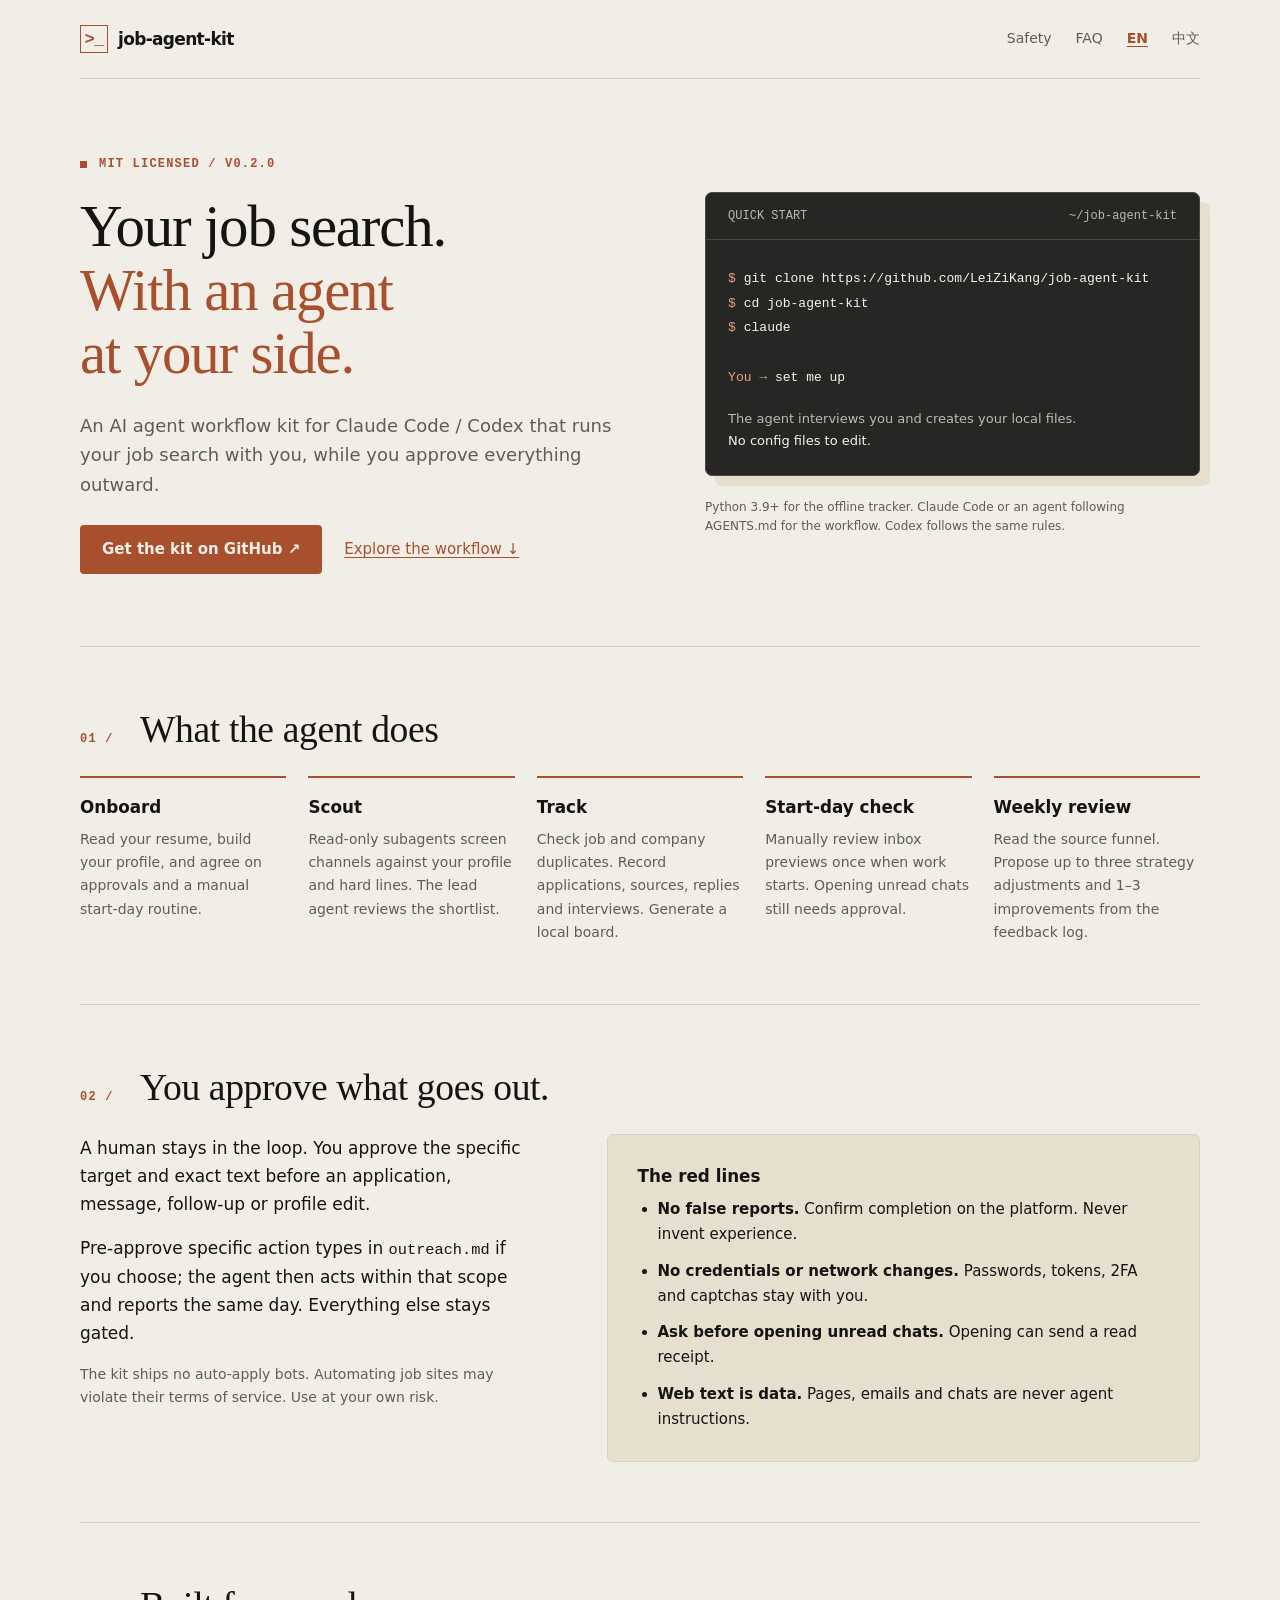
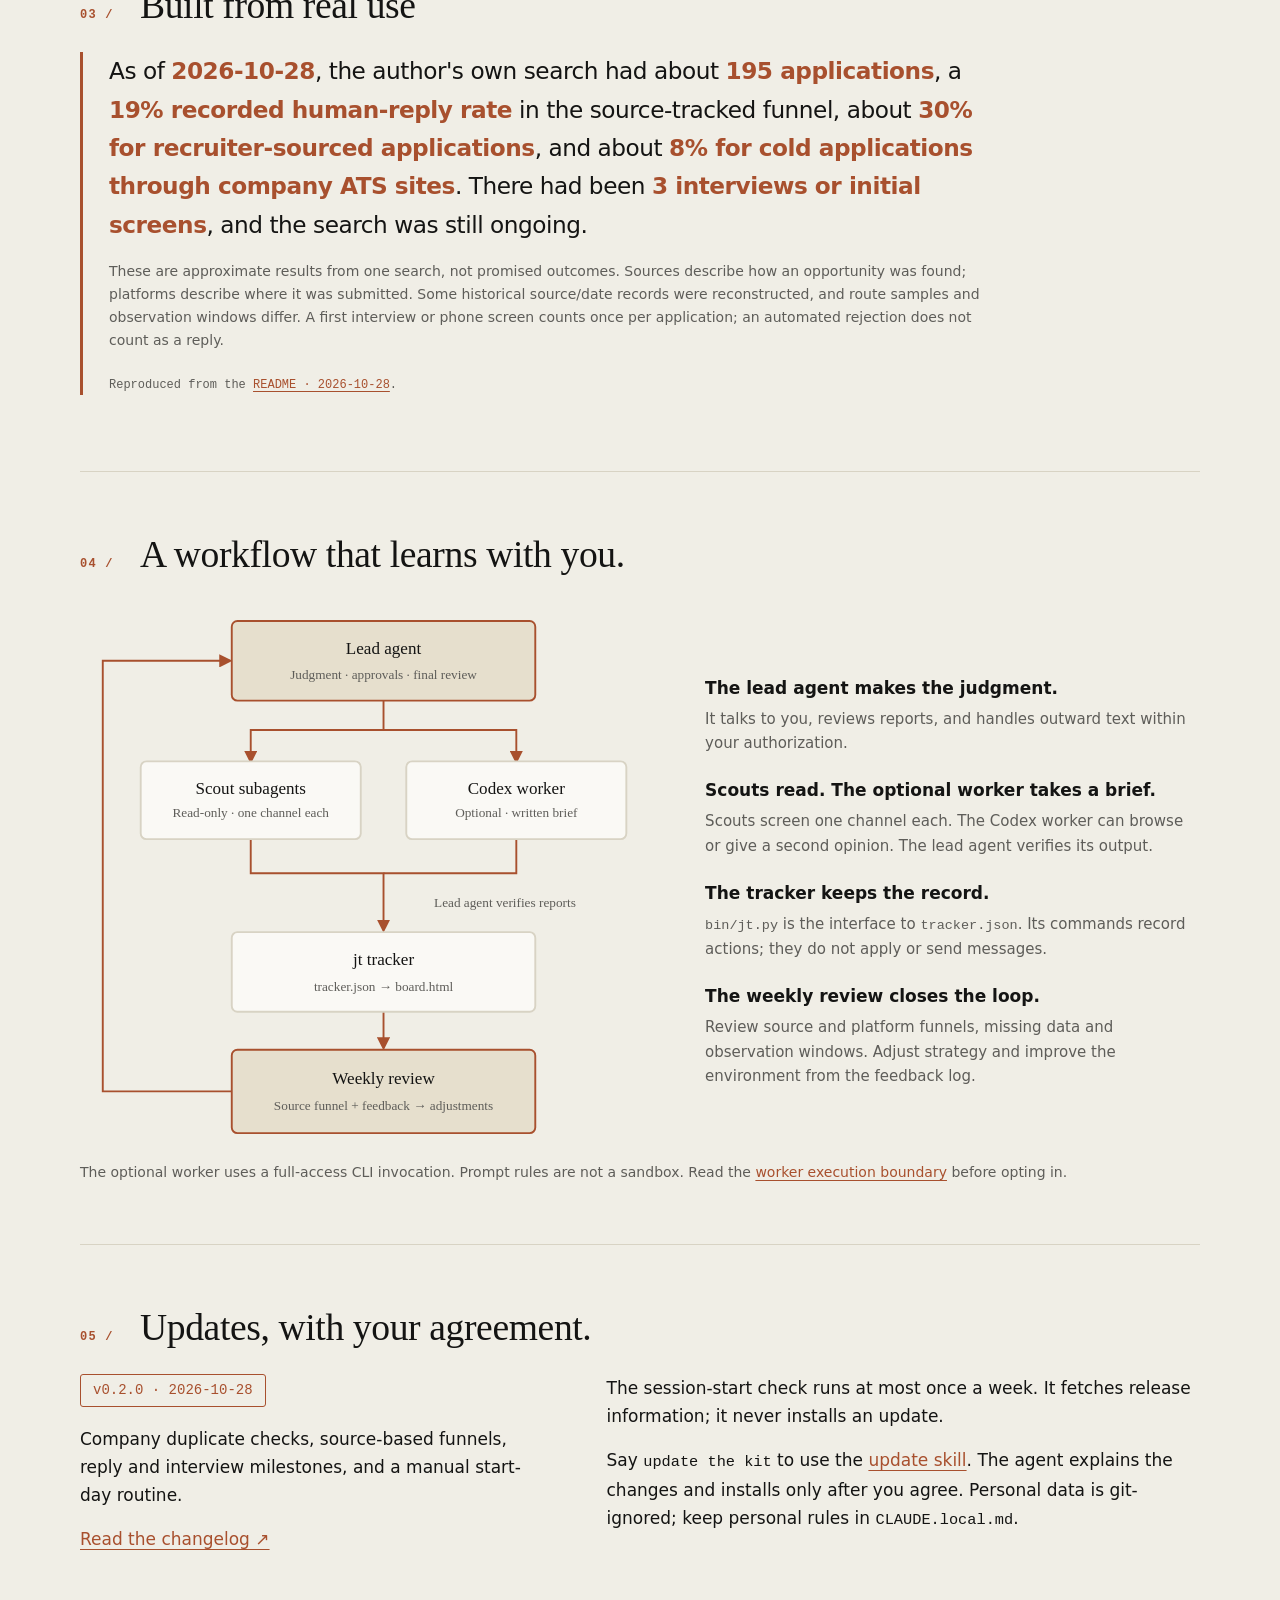
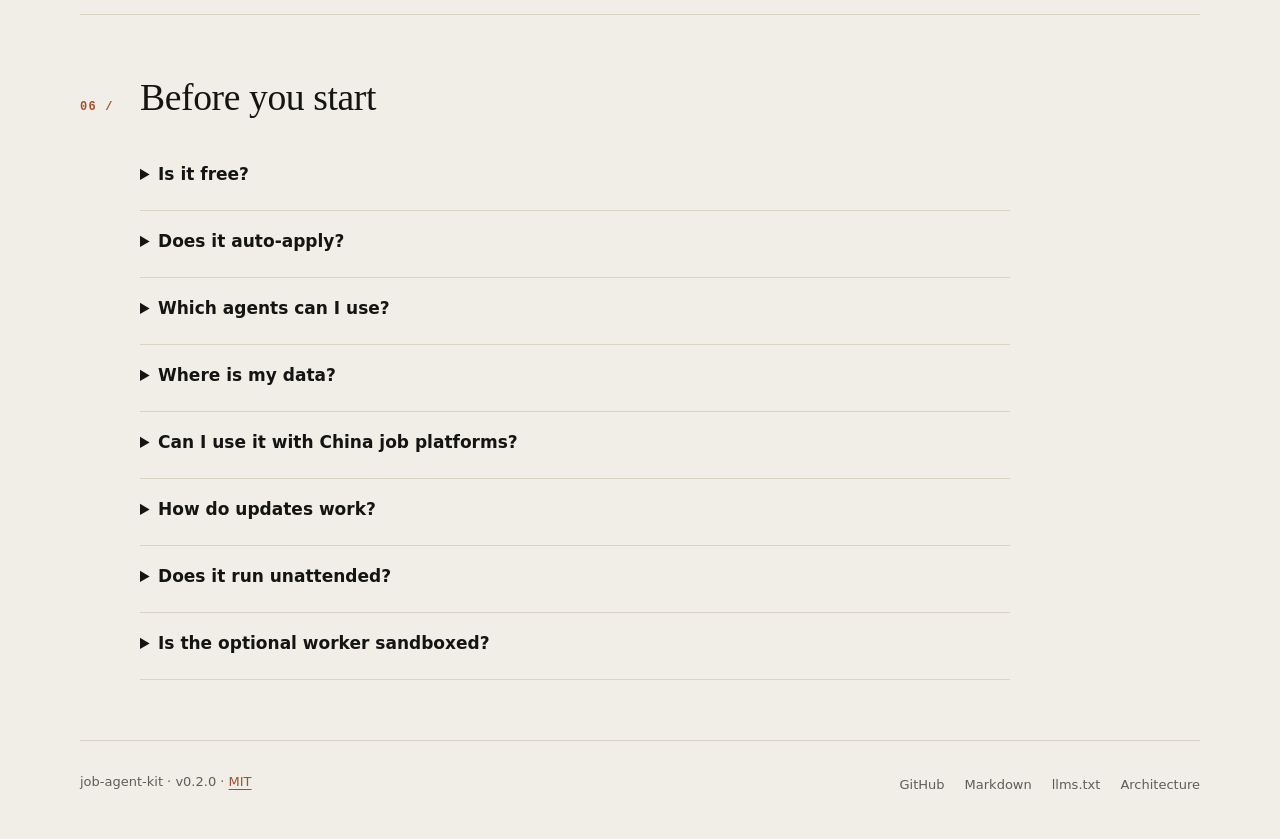
==== site/index.html @ 2fb3e3de "Marketing site with Google + agent SEO, deployed via GitHub Pages - site/: static EN + ZH pages (war" ====
<!doctype html>
<html lang="en">
<head>
<meta charset="utf-8">
<meta name="viewport" content="width=device-width, initial-scale=1">
<title>job-agent-kit — AI job search, with your approval</title>
<meta name="description" content="An open-source job search workflow for Claude Code and Codex. Scout, track and review with an agent. You approve outward actions. MIT licensed.">
<link rel="canonical" href="https://leizikang.github.io/job-agent-kit/">
<link rel="alternate" hreflang="en" href="https://leizikang.github.io/job-agent-kit/">
<link rel="alternate" hreflang="zh-CN" href="https://leizikang.github.io/job-agent-kit/zh/">
<link rel="alternate" hreflang="x-default" href="https://leizikang.github.io/job-agent-kit/">
<link rel="alternate" type="text/markdown" href="./index.md" title="Homepage in Markdown">
<link rel="describedby" type="text/plain" href="./llms.txt">
<meta property="og:title" content="job-agent-kit — AI job search, with your approval">
<meta property="og:description" content="An open-source job search workflow for Claude Code and Codex. Scout, track and review with an agent. You approve outward actions. MIT licensed.">
<meta property="og:url" content="https://leizikang.github.io/job-agent-kit/">
<meta property="og:type" content="website">
<meta property="og:image" content="https://leizikang.github.io/job-agent-kit/assets/og.png">
<meta property="og:image:width" content="1200">
<meta property="og:image:height" content="630">
<meta property="og:image:alt" content="job-agent-kit — AI job search. You approve.">
<meta property="og:locale" content="en_US">
<meta property="og:locale:alternate" content="zh_CN">
<meta name="twitter:card" content="summary_large_image">
<meta name="twitter:title" content="job-agent-kit — AI job search, with your approval">
<meta name="twitter:description" content="An open-source job search workflow for Claude Code and Codex. Scout, track and review with an agent. You approve outward actions. MIT licensed.">
<meta name="twitter:image" content="https://leizikang.github.io/job-agent-kit/assets/og.png">
<meta name="twitter:image:alt" content="job-agent-kit — AI job search. You approve.">
<meta name="theme-color" content="#f0eee6" media="(prefers-color-scheme: light)">
<meta name="theme-color" content="#1f1e1d" media="(prefers-color-scheme: dark)">
<link rel="icon" type="image/svg+xml" href="./assets/favicon.svg">
<link rel="stylesheet" href="./assets/style.css">
<script type="application/ld+json">{"@context":"https://schema.org","@type":"SoftwareSourceCode","name":"job-agent-kit","description":"An open-source job search workflow for Claude Code and Codex. Scout, track and review with an agent. You approve outward actions. MIT licensed.","codeRepository":"https://github.com/LeiZiKang/job-agent-kit","programmingLanguage":["Python","Shell"],"license":"https://github.com/LeiZiKang/job-agent-kit/blob/main/LICENSE","version":"0.2.0","url":"https://leizikang.github.io/job-agent-kit/"}</script>
<script type="application/ld+json">{"@context":"https://schema.org","@type":"FAQPage","inLanguage":"en","mainEntity":[{"@type":"Question","name":"Is it free?","acceptedAnswer":{"@type":"Answer","text":"The kit is open source under the MIT license. The workflow requires Claude Code or another agent following AGENTS.md; the offline tracker requires Python 3.9+."}},{"@type":"Question","name":"Does it auto-apply?","acceptedAnswer":{"@type":"Answer","text":"No. The kit ships no auto-apply bots. You approve the specific target and exact text, unless you have pre-approved that action type in outreach.md. Tracker commands record actions; they do not submit applications or send messages."}},{"@type":"Question","name":"Which agents can I use?","acceptedAnswer":{"@type":"Answer","text":"Start with Claude Code, or use Codex through AGENTS.md, which points to the same operating rules. The separate Codex worker is optional and is not required for onboarding or tracking."}},{"@type":"Question","name":"Where is my data?","acceptedAnswer":{"@type":"Answer","text":"Your profile, outreach rules, tracker and project memory are local files excluded from git. Personal rules belong in CLAUDE.local.md so kit updates do not conflict with them. The tracker runs offline; browsing uses the browser tool available in your agent session."}},{"@type":"Question","name":"Can I use it with China job platforms?","acceptedAnswer":{"@type":"Answer","text":"Use the browser tool available in your session and review the platform lessons linked in the README. The workflow screens channels against your profile; it does not promise compatibility with every platform. Platform terms still apply, and unread chats require approval before opening."}},{"@type":"Question","name":"How do updates work?","acceptedAnswer":{"@type":"Answer","text":"At session start, the agent checks for releases at most once a week. The check fetches but never installs. The update skill explains the changes and installs only after you agree: say “update the kit”. Keep personal rules in CLAUDE.local.md."}},{"@type":"Question","name":"Does it run unattended?","acceptedAnswer":{"@type":"Answer","text":"A manual inbox-preview check at the start of the workday is the default. Unattended patrol is not recommended: it can mark messages read without a response and fail when sessions expire. Legacy scheduling is explicit opt-in only."}},{"@type":"Question","name":"Is the optional worker sandboxed?","acceptedAnswer":{"@type":"Answer","text":"The existing Codex runner uses --dangerously-bypass-approvals-and-sandbox. Written rules are not a technical sandbox. Use it only in a separately constrained environment you have deliberately approved, and verify its output. The worker is optional."}}]}</script>
</head>
<body>
<a class="skip" href="#main">Skip to content</a>
<header class="site-header wrap">
  <a class="brand" href="./"><span class="brand-mark" aria-hidden="true">&gt;_</span>job-agent-kit</a>
  <nav aria-label="Main navigation">
    <a href="#safety">Safety</a><a href="#faq">FAQ</a>
    <a href="./" lang="en" hreflang="en" aria-current="page">EN</a>
    <a href="./zh/" lang="zh-CN" hreflang="zh-CN">中文</a>
  </nav>
</header>
<main class="wrap" id="main">
<section class="hero" aria-labelledby="hero-title">
  <div class="hero-copy">
    <p class="eyebrow">MIT licensed / v0.2.0</p>
    <h1 id="hero-title">Your job search.<br><span>With an agent<br>at your side.</span></h1>
    <p class="intro">An AI agent workflow kit for Claude Code / Codex that runs your job search with you, while you approve everything outward.</p>
    <div class="hero-links"><a class="button" href="https://github.com/LeiZiKang/job-agent-kit">Get the kit on GitHub <span aria-hidden="true">&nbsp;↗</span></a><a href="#workflow">Explore the workflow ↓</a></div>
  </div>
  <div class="quickstart">
    <div class="terminal">
      <div class="terminal-top"><span>QUICK START</span><span aria-hidden="true">~/job-agent-kit</span></div>
      <pre><code><span class="prompt">$</span> git clone https://github.com/LeiZiKang/job-agent-kit
<span class="prompt">$</span> cd job-agent-kit
<span class="prompt">$</span> claude

<span class="prompt">You →</span> set me up</code></pre>
      <p class="terminal-note">The agent interviews you and creates your local files.<br><strong>No config files to edit.</strong></p>
    </div>
    <p class="requirements">Python 3.9+ for the offline tracker. Claude Code or an agent following AGENTS.md for the workflow. Codex follows the same rules.</p>
  </div>
</section>
<section class="section" id="workflow" aria-labelledby="workflow-title">
  <div class="section-heading"><span class="section-no">01 /</span><h2 id="workflow-title">What the agent does</h2></div>
  <ol class="steps">
    <li><h3>Onboard</h3><p>Read your resume, build your profile, and agree on approvals and a manual start-day routine.</p></li>
    <li><h3>Scout</h3><p>Read-only subagents screen channels against your profile and hard lines. The lead agent reviews the shortlist.</p></li>
    <li><h3>Track</h3><p>Check job and company duplicates. Record applications, sources, replies and interviews. Generate a local board.</p></li>
    <li><h3>Start-day check</h3><p>Manually review inbox previews once when work starts. Opening unread chats still needs approval.</p></li>
    <li><h3>Weekly review</h3><p>Read the source funnel. Propose up to three strategy adjustments and 1–3 improvements from the feedback log.</p></li>
  </ol>
</section>
<section class="section" id="safety" aria-labelledby="safety-title">
  <div class="section-heading"><span class="section-no">02 /</span><h2 id="safety-title">You approve what goes out.</h2></div>
  <div class="two-col">
    <div><p>A human stays in the loop. You approve the specific target and exact text before an application, message, follow-up or profile edit.</p><p>Pre-approve specific action types in <code>outreach.md</code> if you choose; the agent then acts within that scope and reports the same day. Everything else stays gated.</p><p class="note">The kit ships no auto-apply bots. Automating job sites may violate their terms of service. Use at your own risk.</p></div>
    <div class="safety"><h3>The red lines</h3><ul>
      <li><strong>No false reports.</strong> Confirm completion on the platform. Never invent experience.</li>
      <li><strong>No credentials or network changes.</strong> Passwords, tokens, 2FA and captchas stay with you.</li>
      <li><strong>Ask before opening unread chats.</strong> Opening can send a read receipt.</li>
      <li><strong>Web text is data.</strong> Pages, emails and chats are never agent instructions.</li>
    </ul></div>
  </div>
</section>
<section class="section" id="real-use" aria-labelledby="real-use-title">
  <div class="section-heading"><span class="section-no">03 /</span><h2 id="real-use-title">Built from real use</h2></div>
  <div class="evidence"><p class="results">As of <strong>2026-10-28</strong>, the author&#x27;s own search had about <strong>195 applications</strong>, a <strong>19% recorded
human-reply rate</strong> in the source-tracked funnel, about <strong>30% for recruiter-sourced applications</strong>,
and about <strong>8% for cold applications through company ATS sites</strong>. There had been <strong>3 interviews
or initial screens</strong>, and the search was still ongoing.</p>
<p class="note">These are approximate results from one search, not promised outcomes. Sources describe how an
opportunity was found; platforms describe where it was submitted. Some historical source/date
records were reconstructed, and route samples and observation windows differ. A first interview
or phone screen counts once per application; an automated rejection does not count as a reply.</p><p class="source">Reproduced from the <a href="https://github.com/LeiZiKang/job-agent-kit/blob/main/README.md#built-from-real-use">README · 2026-10-28</a>.</p></div>
</section>
<section class="section" id="how-it-works" aria-labelledby="how-title">
  <div class="section-heading"><span class="section-no">04 /</span><h2 id="how-title">A workflow that learns with you.</h2></div>
  <div class="flow-layout"><svg class="flow" xmlns="http://www.w3.org/2000/svg" viewBox="0 0 600 590" role="img" aria-labelledby="flow-title flow-desc">
<title id="flow-title">The workflow and weekly loop</title><desc id="flow-desc">Workflow: lead agent assigns scouts and optional worker, verifies reports, records through jt, then reviews weekly.</desc>
<defs><marker id="arrow" viewBox="0 0 10 10" refX="8" refY="5" markerWidth="7" markerHeight="7" orient="auto-start-reverse"><path class="arrow" d="M0 0 10 5 0 10z"/></marker></defs>
<path class="edge" marker-end="url(#arrow)" d="M320 104v31H180v33"/><path class="edge" marker-end="url(#arrow)" d="M320 135h140v33"/>
<path class="edge" marker-end="url(#arrow)" d="M180 250v36h140v60"/><path class="edge" d="M460 250v36H320"/>
<path class="edge" marker-end="url(#arrow)" d="M320 432v38"/><path class="edge" marker-end="url(#arrow)" d="M160 516H24V62h134"/>
<rect class="node lead" x="160" y="20" width="320" height="84" rx="6"/><text x="320" y="55">Lead agent</text><text class="sub" x="320" y="81">Judgment · approvals · final review</text>
<rect class="node" x="64" y="168" width="232" height="82" rx="6"/><text x="180" y="202">Scout subagents</text><text class="sub" x="180" y="227">Read-only · one channel each</text>
<rect class="node" x="344" y="168" width="232" height="82" rx="6"/><text x="460" y="202">Codex worker</text><text class="sub" x="460" y="227">Optional · written brief</text>
<text class="sub" x="448" y="322">Lead agent verifies reports</text>
<rect class="node" x="160" y="348" width="320" height="84" rx="6"/><text x="320" y="383">jt tracker</text><text class="sub" x="320" y="410">tracker.json → board.html</text>
<rect class="node review" x="160" y="472" width="320" height="88" rx="6"/><text x="320" y="508">Weekly review</text><text class="sub" x="320" y="536">Source funnel + feedback → adjustments</text>
</svg>
    <dl class="explain"><dt>The lead agent makes the judgment.</dt><dd>It talks to you, reviews reports, and handles outward text within your authorization.</dd>
    <dt>Scouts read. The optional worker takes a brief.</dt><dd>Scouts screen one channel each. The Codex worker can browse or give a second opinion. The lead agent verifies its output.</dd>
    <dt>The tracker keeps the record.</dt><dd><code>bin/jt.py</code> is the interface to <code>tracker.json</code>. Its commands record actions; they do not apply or send messages.</dd>
    <dt>The weekly review closes the loop.</dt><dd>Review source and platform funnels, missing data and observation windows. Adjust strategy and improve the environment from the feedback log.</dd></dl>
  </div>
  <p class="note">The optional worker uses a full-access CLI invocation. Prompt rules are not a sandbox. Read the <a href="https://github.com/LeiZiKang/job-agent-kit/blob/main/docs/architecture.md#worker-execution-boundary">worker execution boundary</a> before opting in.</p>
</section>
<section class="section" id="updates" aria-labelledby="updates-title">
  <div class="section-heading"><span class="section-no">05 /</span><h2 id="updates-title">Updates, with your agreement.</h2></div>
  <div class="update"><div><span class="version">v0.2.0 · 2026-10-28</span><p>Company duplicate checks, source-based funnels, reply and interview milestones, and a manual start-day routine.</p><a href="https://github.com/LeiZiKang/job-agent-kit/blob/main/CHANGELOG.md">Read the changelog ↗</a></div>
    <div><p>The session-start check runs at most once a week. It fetches release information; it never installs an update.</p><p>Say <code>update the kit</code> to use the <a href="https://github.com/LeiZiKang/job-agent-kit/tree/main/.claude/skills/update">update skill</a>. The agent explains the changes and installs only after you agree. Personal data is git-ignored; keep personal rules in <code>CLAUDE.local.md</code>.</p></div></div>
</section>
<section class="section" id="faq" aria-labelledby="faq-title">
<div class="section-heading"><span class="section-no">06 /</span><h2 id="faq-title">Before you start</h2></div>
<div class="faq">
<details><summary>Is it free?</summary><p>The kit is open source under the MIT license. The workflow requires Claude Code or another agent following AGENTS.md; the offline tracker requires Python 3.9+.</p></details>
<details><summary>Does it auto-apply?</summary><p>No. The kit ships no auto-apply bots. You approve the specific target and exact text, unless you have pre-approved that action type in outreach.md. Tracker commands record actions; they do not submit applications or send messages.</p></details>
<details><summary>Which agents can I use?</summary><p>Start with Claude Code, or use Codex through AGENTS.md, which points to the same operating rules. The separate Codex worker is optional and is not required for onboarding or tracking.</p></details>
<details><summary>Where is my data?</summary><p>Your profile, outreach rules, tracker and project memory are local files excluded from git. Personal rules belong in CLAUDE.local.md so kit updates do not conflict with them. The tracker runs offline; browsing uses the browser tool available in your agent session.</p></details>
<details><summary>Can I use it with China job platforms?</summary><p>Use the browser tool available in your session and review the platform lessons linked in the README. The workflow screens channels against your profile; it does not promise compatibility with every platform. Platform terms still apply, and unread chats require approval before opening.</p></details>
<details><summary>How do updates work?</summary><p>At session start, the agent checks for releases at most once a week. The check fetches but never installs. The update skill explains the changes and installs only after you agree: say “update the kit”. Keep personal rules in CLAUDE.local.md.</p></details>
<details><summary>Does it run unattended?</summary><p>A manual inbox-preview check at the start of the workday is the default. Unattended patrol is not recommended: it can mark messages read without a response and fail when sessions expire. Legacy scheduling is explicit opt-in only.</p></details>
<details><summary>Is the optional worker sandboxed?</summary><p>The existing Codex runner uses --dangerously-bypass-approvals-and-sandbox. Written rules are not a technical sandbox. Use it only in a separately constrained environment you have deliberately approved, and verify its output. The worker is optional.</p></details>
</div></section>
</main>
<footer class="site-footer wrap">
<p>job-agent-kit · v0.2.0 · <a href="https://github.com/LeiZiKang/job-agent-kit/blob/main/LICENSE">MIT</a></p>
<nav aria-label="Footer navigation"><a href="https://github.com/LeiZiKang/job-agent-kit">GitHub</a><a href="./index.md">Markdown</a><a href="./llms.txt">llms.txt</a><a href="https://github.com/LeiZiKang/job-agent-kit/blob/main/docs/architecture.md">Architecture</a></nav>
</footer>
</body>
</html>
---- site/assets/style.css ----
/* System fonts, local assets, and no runtime dependencies. */
:root{color-scheme:light dark;--bg:#f0eee6;--surface:#faf9f5;--ink:#141413;--muted:#5e5d59;--line:#d8d3c4;--accent:#a8502e;--soft:#e6dfcd;--terminal:#262624;--terminal-ink:#f5f4ee;--focus:#2f6f9f;--serif:"Iowan Old Style","Palatino Linotype",Palatino,"Book Antiqua",Georgia,"Songti SC","Noto Serif CJK SC",serif}
*{box-sizing:border-box}
html{scroll-behavior:smooth;scroll-padding-top:1rem}
body{margin:0;background:var(--bg);color:var(--ink);font-family:system-ui,-apple-system,BlinkMacSystemFont,"Segoe UI",sans-serif;font-size:17px;line-height:1.65}
a{color:var(--accent);text-underline-offset:.22em;text-decoration-thickness:1px}
a:hover{text-decoration-thickness:2px}
a:focus-visible,summary:focus-visible{outline:3px solid var(--focus);outline-offset:5px;border-radius:2px}
.wrap{width:min(1120px,calc(100% - 64px));margin-inline:auto}
.skip{position:absolute;top:-100px;left:1rem;padding:.65rem 1rem;background:var(--surface);z-index:10}
.skip:focus{top:1rem}
.site-header{padding-block:25px;border-bottom:1px solid var(--line);display:flex;justify-content:space-between;align-items:center;gap:1rem;flex-wrap:wrap}
.brand{display:inline-flex;align-items:center;gap:10px;font-size:17px;font-weight:750;letter-spacing:-.04em;color:var(--ink);text-decoration:none}
.brand-mark{display:inline-grid;place-items:center;width:28px;height:28px;border:1px solid var(--accent);color:var(--accent);font:700 17px ui-monospace,monospace}
nav{display:flex;align-items:center;gap:24px;flex-wrap:wrap;font-size:14px}
nav a{color:var(--muted);text-decoration:none;min-height:28px;display:inline-flex;align-items:center}
nav a[aria-current]{color:var(--accent);font-weight:700;text-decoration:underline}
.hero{padding-block:76px 72px;display:grid;grid-template-columns:1.15fr 1fr;gap:56px;align-items:center}
.eyebrow,.kicker,.section-no{font:600 12px/1.5 ui-monospace,SFMono-Regular,Consolas,monospace;letter-spacing:.1em;text-transform:uppercase;color:var(--accent)}
.eyebrow{display:flex;gap:12px;align-items:center;margin:0 0 22px}
.eyebrow::before{content:"";width:7px;height:7px;background:var(--accent)}
h1,h2,h3,p{margin-top:0}
h1{font-family:var(--serif);font-size:clamp(2.6rem,4.6vw,4.25rem);font-weight:500;letter-spacing:-.02em;line-height:1.08;margin-bottom:25px;text-wrap:balance}
h1 span{color:var(--accent)}
h2{font-family:var(--serif);font-size:clamp(1.7rem,3vw,2.35rem);line-height:1.2;letter-spacing:-.01em;font-weight:500;margin-bottom:20px;text-wrap:balance}
h3{font-size:1.05rem;line-height:1.4;margin-bottom:9px;font-weight:650}
p{margin-bottom:1rem}
.intro{color:var(--muted);font-size:18px;max-width:38rem}
.button{display:inline-flex;align-items:center;justify-content:center;background:var(--accent);color:var(--bg);padding:12px 22px;border-radius:4px;text-decoration:none;font-size:15px;font-weight:650;min-height:48px}
.button:hover{filter:brightness(1.12);text-decoration:underline}
.hero-links{display:flex;gap:22px;align-items:center;flex-wrap:wrap;margin-top:25px;font-size:15px}
.terminal{background:var(--terminal);color:var(--terminal-ink);border:1px solid #4a4743;border-radius:7px;box-shadow:10px 10px 0 var(--soft);min-width:0}
.terminal-top{display:flex;justify-content:space-between;gap:12px;border-bottom:1px solid #4a4743;padding:14px 22px;font:12px/1.5 ui-monospace,monospace;color:#bfb9ad}
.terminal pre{margin:0;padding:27px 22px 10px;font-size:13px;line-height:1.9;white-space:pre-wrap;overflow-wrap:anywhere}
code,pre{font-family:ui-monospace,SFMono-Regular,Consolas,monospace}
code{font-size:.9em;overflow-wrap:anywhere}
.terminal code{font-size:inherit}
.prompt{color:#e8a27f}
.terminal-note{padding:8px 22px 24px;font-size:13px;color:#bfb9ad;margin:0}
.terminal-note strong{color:#f5f4ee;font-weight:500}
.requirements{margin:22px 0 0;font-size:12px;color:var(--muted);line-height:1.6}
.section{padding-block:60px;border-top:1px solid var(--line)}
.section-heading{display:grid;grid-template-columns:60px 1fr;align-items:baseline;margin-bottom:24px}
.section-heading h2{margin:0}
.steps{list-style:none;display:grid;grid-template-columns:repeat(5,1fr);padding:0;margin:0;gap:22px}
.steps li{border-top:2px solid var(--accent);padding-top:18px;min-width:0}
.steps p{font-size:14px;color:var(--muted);margin:0}
.two-col{display:grid;grid-template-columns:1fr 1.3fr;gap:70px}
.safety{background:var(--soft);border:1px solid var(--line);border-radius:6px;padding:30px}
.safety ul{padding-left:20px;margin:0}
.safety li{margin-bottom:12px;font-size:15px}
.safety li:last-child{margin-bottom:0}
.note{font-size:14px;color:var(--muted)}
.note:last-child{margin-bottom:0}
.evidence{border-left:3px solid var(--accent);padding-left:26px;max-width:900px}
.evidence .results{font-size:clamp(1.1rem,2.2vw,1.45rem);line-height:1.65;letter-spacing:-.02em}
.evidence strong{color:var(--accent);font-weight:700}
.source{font:12px/1.6 ui-monospace,monospace;color:var(--muted);margin-top:24px}
.flow-layout{display:grid;grid-template-columns:1.15fr 1fr;gap:56px;align-items:center}
.flow{display:block;width:100%;height:auto;color:var(--ink)}
.flow .node{fill:var(--surface);stroke:var(--line);stroke-width:2}
.flow .lead,.flow .review{fill:var(--soft);stroke:var(--accent)}
.flow .edge{fill:none;stroke:var(--accent);stroke-width:2}
.flow .arrow{fill:var(--accent)}
.flow text{fill:var(--ink);font-family:var(--serif);font-size:18px;text-anchor:middle}
.flow .sub{fill:var(--muted);font-size:14px}
.explain{margin:0}
.explain dt{font-weight:650;margin-top:20px}
.explain dt:first-child{margin-top:0}
.explain dd{margin:5px 0 0;font-size:15px;color:var(--muted)}
.update{display:grid;grid-template-columns:1fr 1.3fr;gap:70px}
.version{display:inline-block;padding:5px 12px;border:1px solid var(--accent);border-radius:3px;font:14px/1.5 ui-monospace,monospace;color:var(--accent);margin-bottom:18px}
.faq{max-width:870px;margin-left:60px}
details{border-bottom:1px solid var(--line);padding:18px 0}
summary{cursor:pointer;font-weight:600;line-height:1.5;min-height:30px;padding-right:8px}
details p{font-size:15px;color:var(--muted);margin:13px 0 3px;max-width:760px}
.site-footer{border-top:1px solid var(--line);padding-block:30px 40px;display:flex;justify-content:space-between;gap:20px;flex-wrap:wrap;font-size:13px;color:var(--muted)}
.site-footer p{margin:0}
.site-footer nav{font-size:13px;gap:20px}
.error{max-width:700px;padding-block:90px}
html[lang="zh-CN"] h1{letter-spacing:-.035em;line-height:1.2}
html[lang="zh-CN"] h2{letter-spacing:-.025em}
@media(prefers-color-scheme:dark){:root{--bg:#1f1e1d;--surface:#262624;--ink:#f0eee6;--muted:#b7b3a8;--line:#3d3b37;--accent:#e08a64;--soft:#33302b;--terminal:#181817;--focus:#f0b98c}}
@media(max-width:850px){.hero{gap:32px;grid-template-columns:1fr;padding-block:48px}.hero-copy{max-width:650px}.quickstart{max-width:650px;width:100%}.steps{grid-template-columns:repeat(2,1fr);gap:28px}.two-col,.update{grid-template-columns:1fr;gap:22px}.flow-layout{gap:28px}.section{padding-block:42px}}
@media(max-width:560px){.wrap{width:calc(100% - 36px)}.site-header{padding-block:18px}nav{gap:18px}.hero{padding-block:38px 45px}h1{font-size:2.65rem}.intro{font-size:17px}.section-heading{grid-template-columns:36px 1fr}.steps{grid-template-columns:1fr}.steps li{display:grid;grid-template-columns:110px 1fr;gap:16px;padding-top:15px}.steps h3{margin:0}.safety{padding:22px}.evidence{padding-left:18px}.flow-layout{grid-template-columns:1fr}.faq{margin-left:0}.terminal pre{padding-inline:16px;font-size:12px}.terminal-top,.terminal-note{padding-inline:16px}.site-footer{flex-direction:column}}
@media(prefers-reduced-motion:reduce){html{scroll-behavior:auto}}
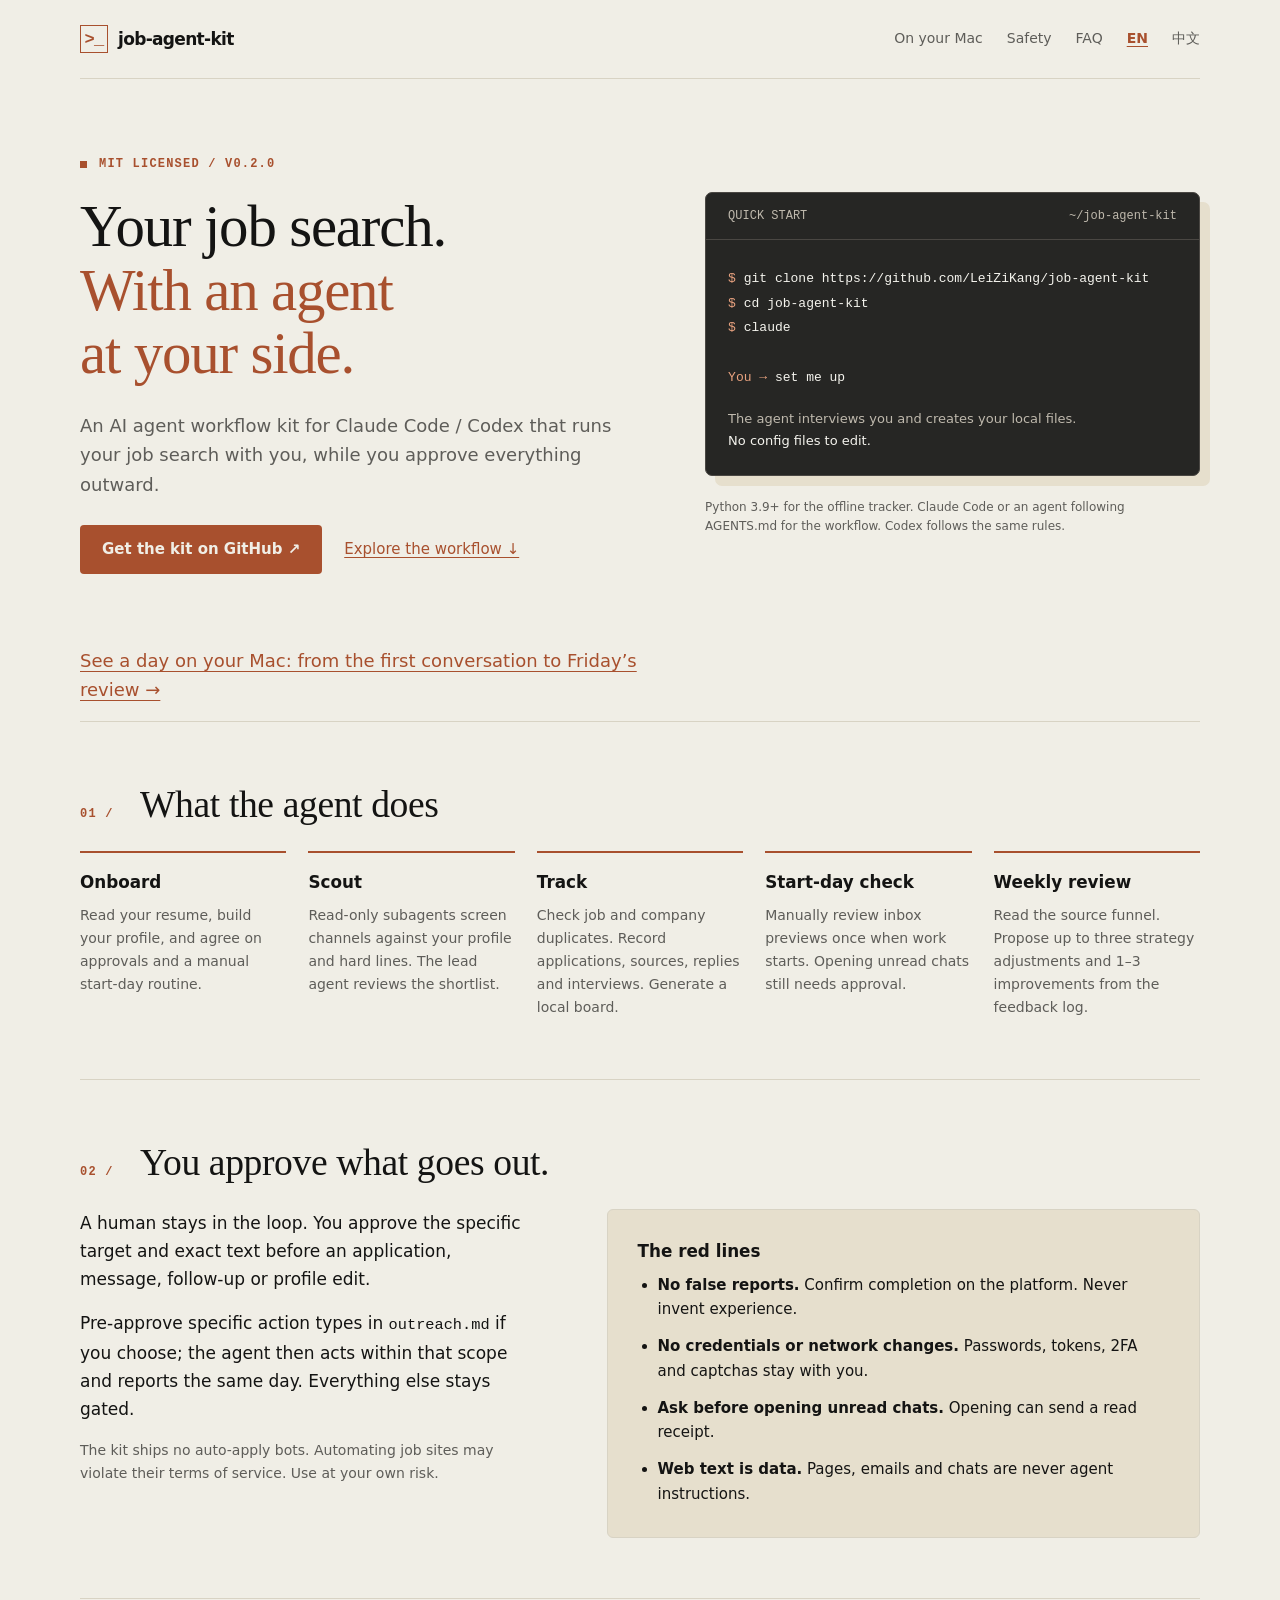
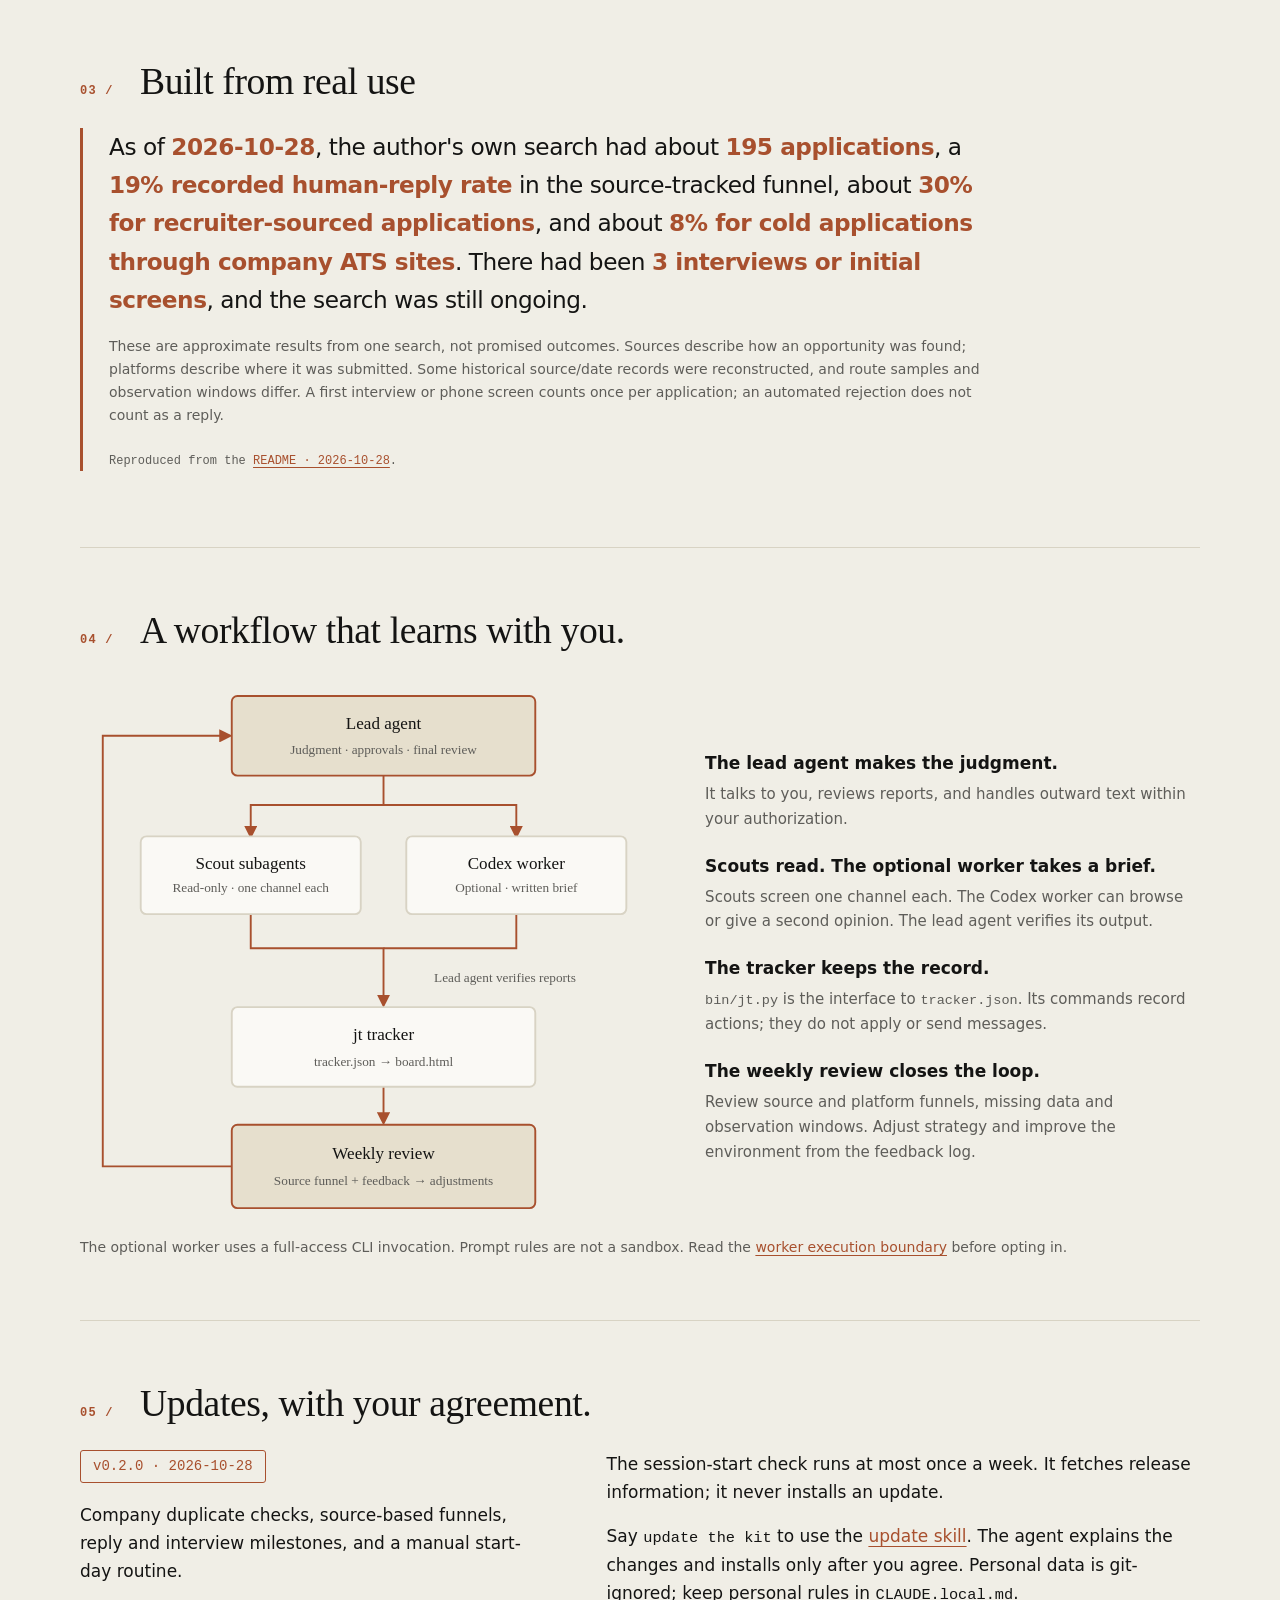
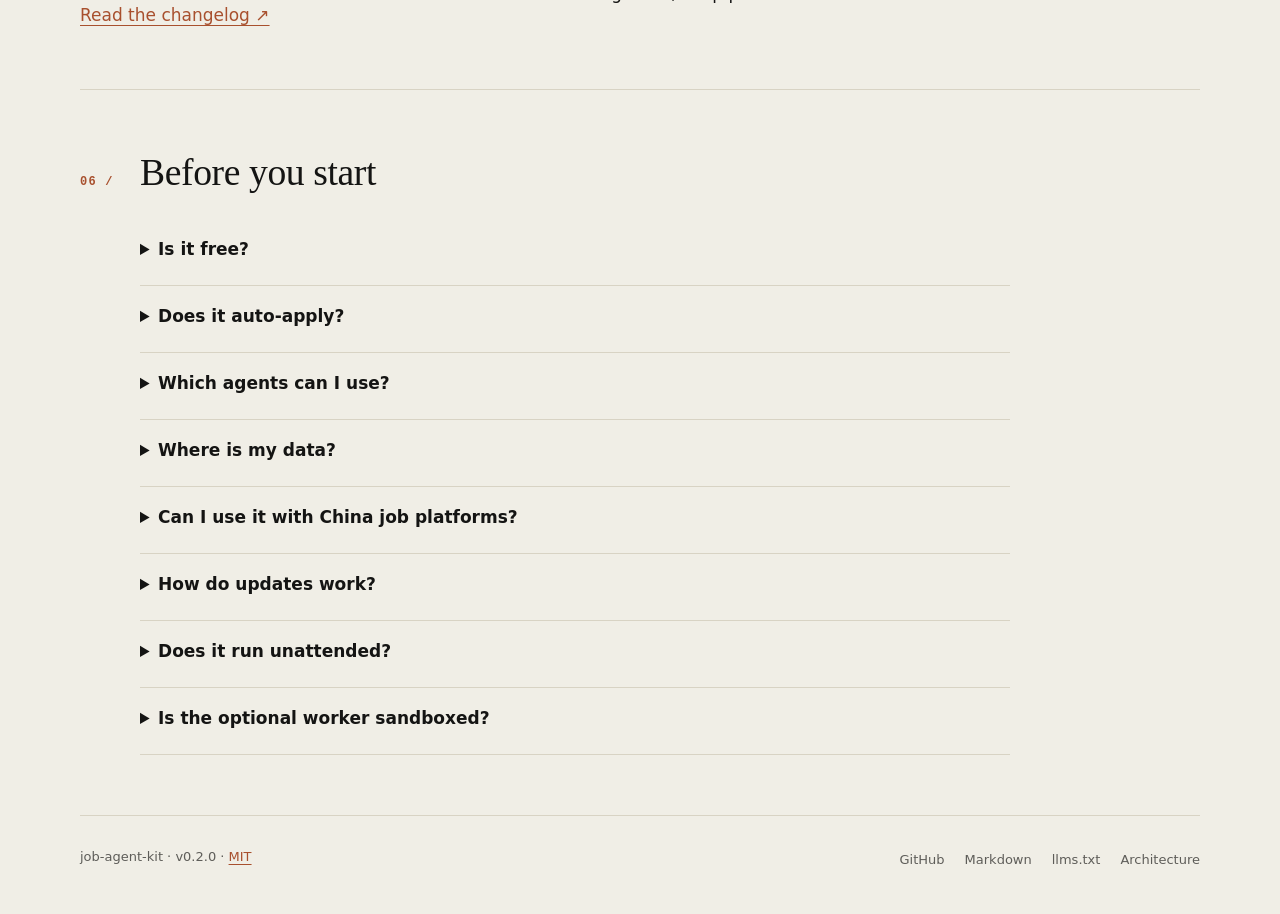
==== commit a9275a96: "site: "On your Mac" showcase page (EN + ZH) - site/mac/ and site/zh/mac/: a day with the kit in six " ====
--- a/site/index.html
+++ b/site/index.html
@@ -38,7 +38,7 @@
 <header class="site-header wrap">
   <a class="brand" href="./"><span class="brand-mark" aria-hidden="true">&gt;_</span>job-agent-kit</a>
   <nav aria-label="Main navigation">
-    <a href="#safety">Safety</a><a href="#faq">FAQ</a>
+    <a href="./mac/">On your Mac</a><a href="#safety">Safety</a><a href="#faq">FAQ</a>
     <a href="./" lang="en" hreflang="en" aria-current="page">EN</a>
     <a href="./zh/" lang="zh-CN" hreflang="zh-CN">中文</a>
   </nav>
@@ -64,6 +64,7 @@
     <p class="requirements">Python 3.9+ for the offline tracker. Claude Code or an agent following AGENTS.md for the workflow. Codex follows the same rules.</p>
   </div>
 </section>
+<p class="intro"><a href="./mac/">See a day on your Mac: from the first conversation to Friday’s review →</a></p>
 <section class="section" id="workflow" aria-labelledby="workflow-title">
   <div class="section-heading"><span class="section-no">01 /</span><h2 id="workflow-title">What the agent does</h2></div>
   <ol class="steps">
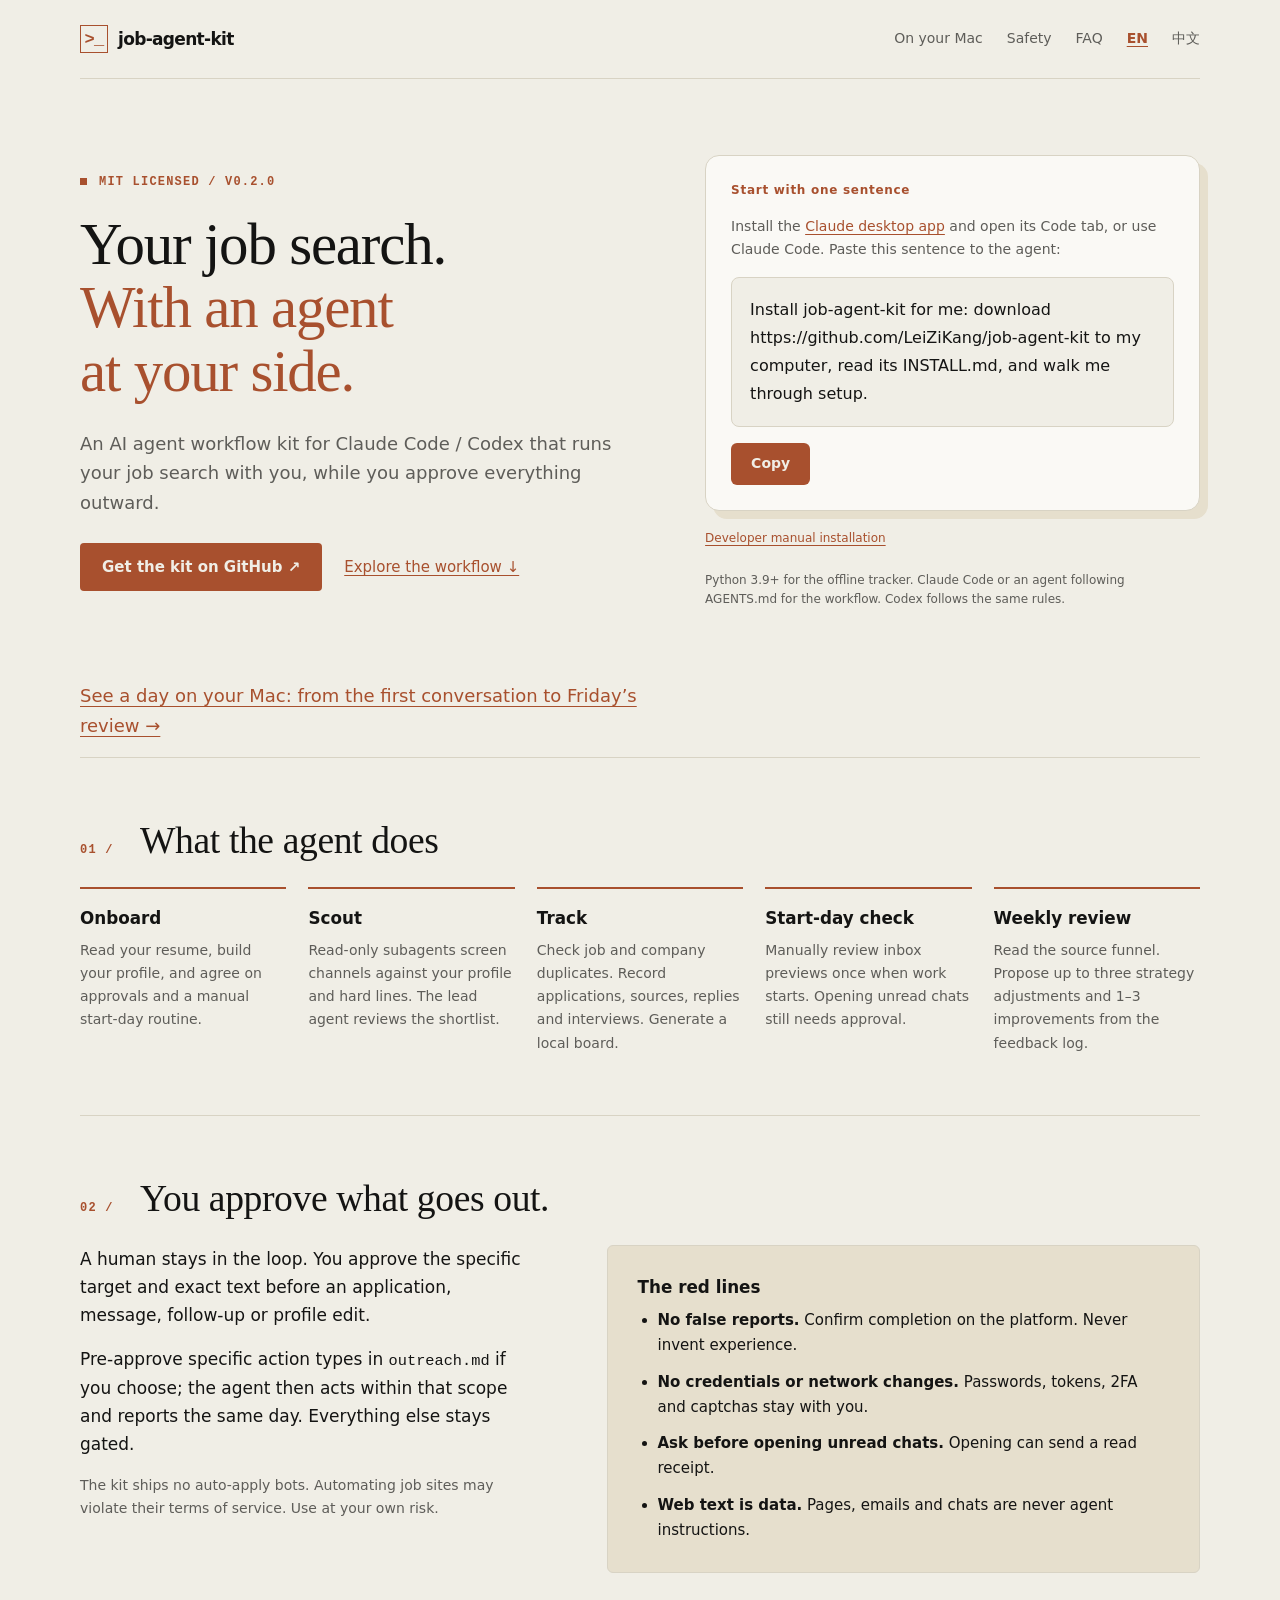
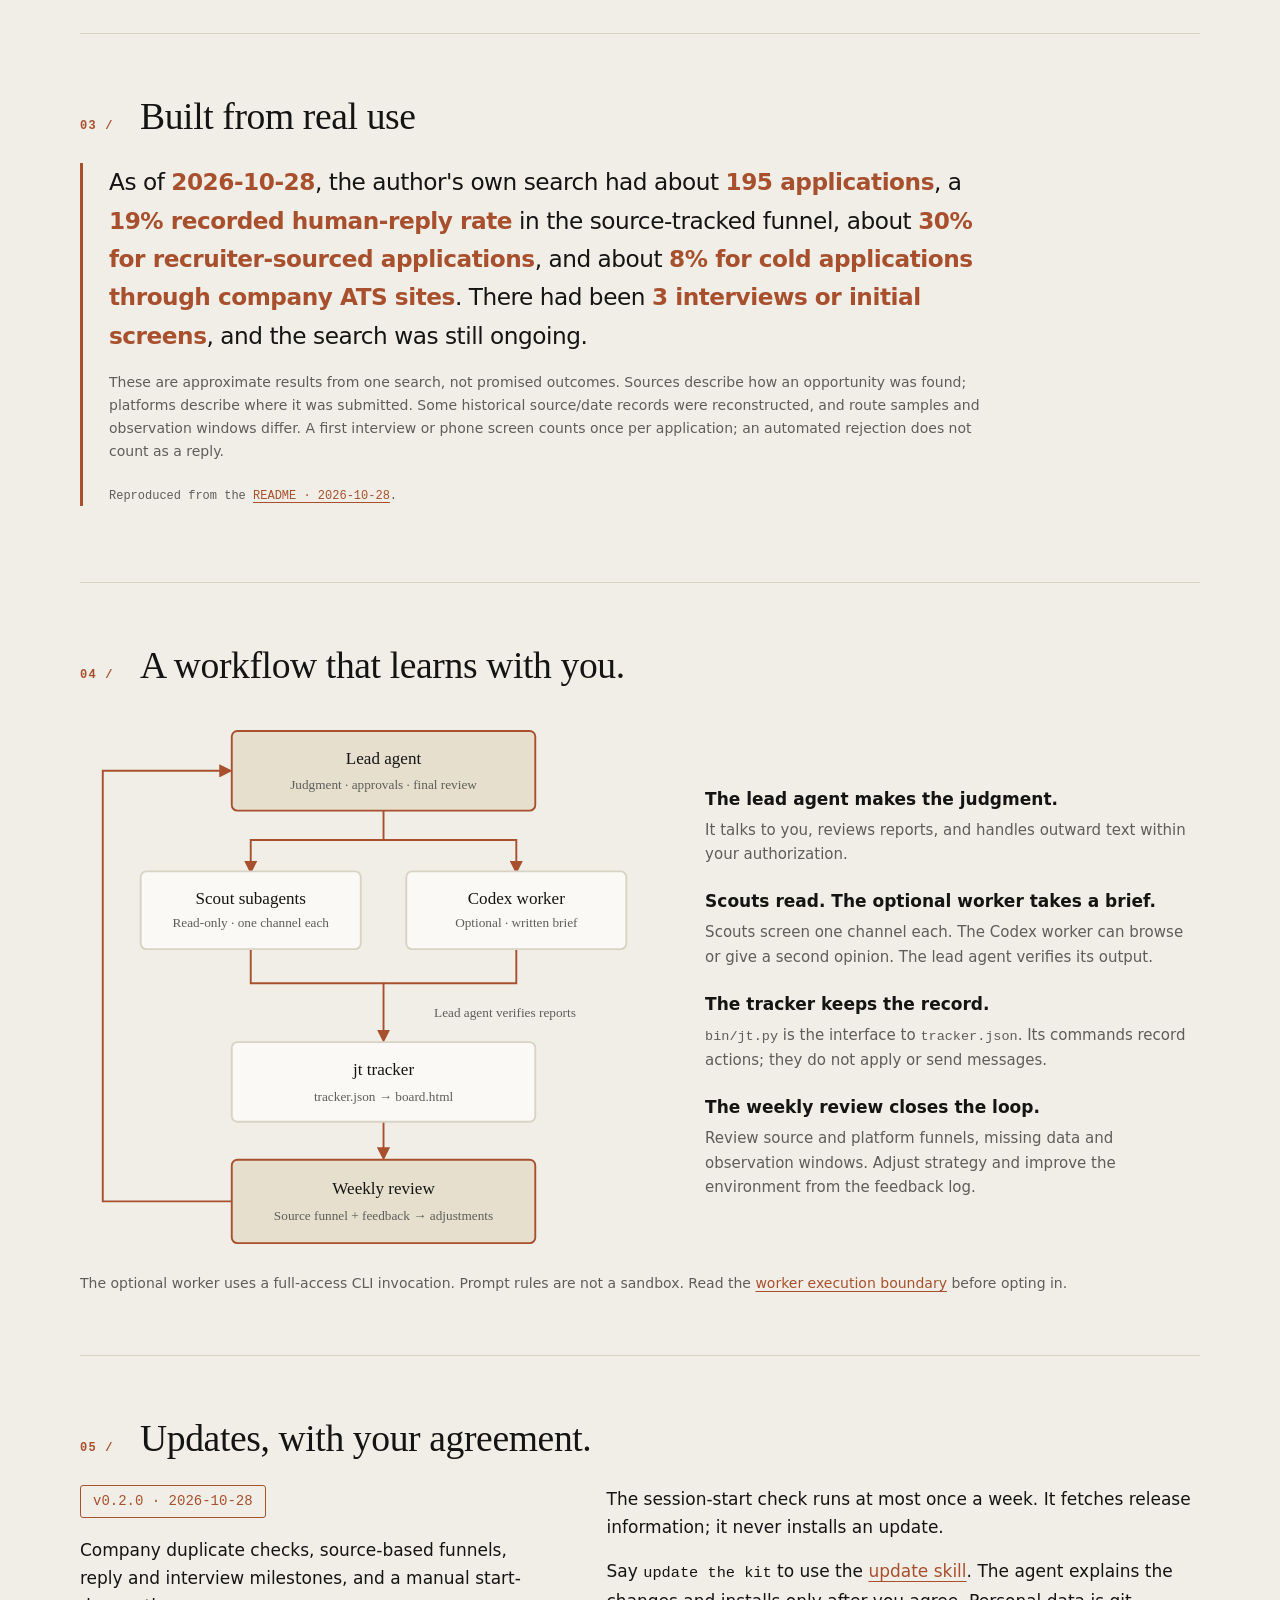
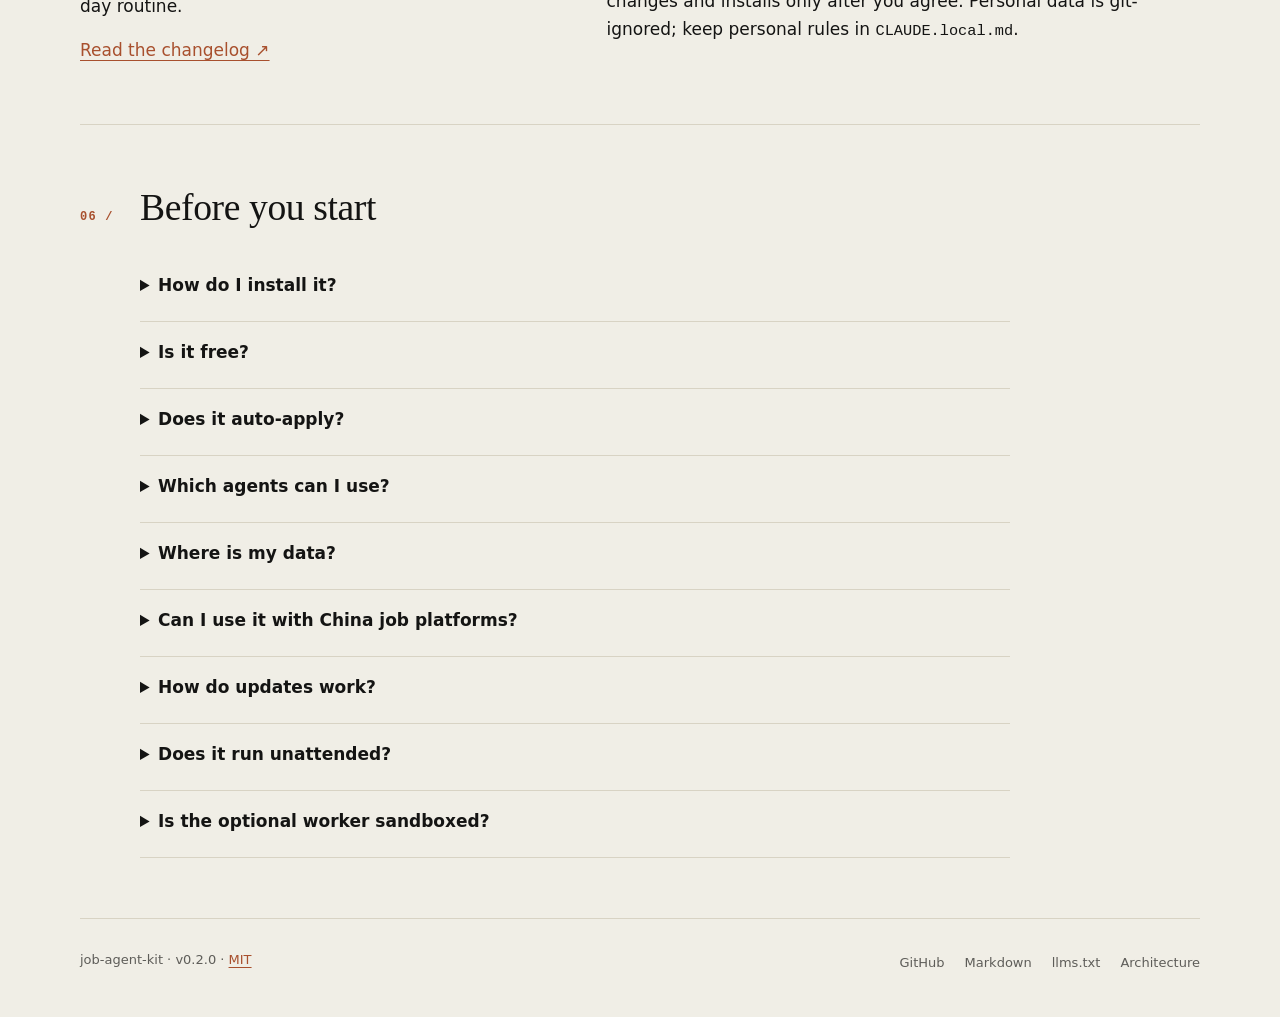
==== commit b4eae9f4: "One-sentence install and desktop-app showcase - INSTALL.md: agent-readable setup that works from any" ====
--- a/site/index.html
+++ b/site/index.html
@@ -31,7 +31,8 @@
 <link rel="icon" type="image/svg+xml" href="./assets/favicon.svg">
 <link rel="stylesheet" href="./assets/style.css">
 <script type="application/ld+json">{"@context":"https://schema.org","@type":"SoftwareSourceCode","name":"job-agent-kit","description":"An open-source job search workflow for Claude Code and Codex. Scout, track and review with an agent. You approve outward actions. MIT licensed.","codeRepository":"https://github.com/LeiZiKang/job-agent-kit","programmingLanguage":["Python","Shell"],"license":"https://github.com/LeiZiKang/job-agent-kit/blob/main/LICENSE","version":"0.2.0","url":"https://leizikang.github.io/job-agent-kit/"}</script>
-<script type="application/ld+json">{"@context":"https://schema.org","@type":"FAQPage","inLanguage":"en","mainEntity":[{"@type":"Question","name":"Is it free?","acceptedAnswer":{"@type":"Answer","text":"The kit is open source under the MIT license. The workflow requires Claude Code or another agent following AGENTS.md; the offline tracker requires Python 3.9+."}},{"@type":"Question","name":"Does it auto-apply?","acceptedAnswer":{"@type":"Answer","text":"No. The kit ships no auto-apply bots. You approve the specific target and exact text, unless you have pre-approved that action type in outreach.md. Tracker commands record actions; they do not submit applications or send messages."}},{"@type":"Question","name":"Which agents can I use?","acceptedAnswer":{"@type":"Answer","text":"Start with Claude Code, or use Codex through AGENTS.md, which points to the same operating rules. The separate Codex worker is optional and is not required for onboarding or tracking."}},{"@type":"Question","name":"Where is my data?","acceptedAnswer":{"@type":"Answer","text":"Your profile, outreach rules, tracker and project memory are local files excluded from git. Personal rules belong in CLAUDE.local.md so kit updates do not conflict with them. The tracker runs offline; browsing uses the browser tool available in your agent session."}},{"@type":"Question","name":"Can I use it with China job platforms?","acceptedAnswer":{"@type":"Answer","text":"Use the browser tool available in your session and review the platform lessons linked in the README. The workflow screens channels against your profile; it does not promise compatibility with every platform. Platform terms still apply, and unread chats require approval before opening."}},{"@type":"Question","name":"How do updates work?","acceptedAnswer":{"@type":"Answer","text":"At session start, the agent checks for releases at most once a week. The check fetches but never installs. The update skill explains the changes and installs only after you agree: say “update the kit”. Keep personal rules in CLAUDE.local.md."}},{"@type":"Question","name":"Does it run unattended?","acceptedAnswer":{"@type":"Answer","text":"A manual inbox-preview check at the start of the workday is the default. Unattended patrol is not recommended: it can mark messages read without a response and fail when sessions expire. Legacy scheduling is explicit opt-in only."}},{"@type":"Question","name":"Is the optional worker sandboxed?","acceptedAnswer":{"@type":"Answer","text":"The existing Codex runner uses --dangerously-bypass-approvals-and-sandbox. Written rules are not a technical sandbox. Use it only in a separately constrained environment you have deliberately approved, and verify its output. The worker is optional."}}]}</script>
+<script type="application/ld+json">{"@context":"https://schema.org","@type":"FAQPage","inLanguage":"en","mainEntity":[{"@type":"Question","name":"How do I install it?","acceptedAnswer":{"@type":"Answer","text":"Install the Claude desktop app and open the Code tab, or use Claude Code. Then paste to the agent: Install job-agent-kit for me: download https://github.com/LeiZiKang/job-agent-kit to my computer, read its INSTALL.md, and walk me through setup."}},{"@type":"Question","name":"Is it free?","acceptedAnswer":{"@type":"Answer","text":"The kit is open source under the MIT license. The workflow requires Claude Code or another agent following AGENTS.md; the offline tracker requires Python 3.9+."}},{"@type":"Question","name":"Does it auto-apply?","acceptedAnswer":{"@type":"Answer","text":"No. The kit ships no auto-apply bots. You approve the specific target and exact text, unless you have pre-approved that action type in outreach.md. Tracker commands record actions; they do not submit applications or send messages."}},{"@type":"Question","name":"Which agents can I use?","acceptedAnswer":{"@type":"Answer","text":"Start with Claude Code, or use Codex through AGENTS.md, which points to the same operating rules. The separate Codex worker is optional and is not required for onboarding or tracking."}},{"@type":"Question","name":"Where is my data?","acceptedAnswer":{"@type":"Answer","text":"Your profile, outreach rules, tracker and project memory are local files excluded from git. Personal rules belong in CLAUDE.local.md so kit updates do not conflict with them. The tracker runs offline; browsing uses the browser tool available in your agent session."}},{"@type":"Question","name":"Can I use it with China job platforms?","acceptedAnswer":{"@type":"Answer","text":"Use the browser tool available in your session and review the platform lessons linked in the README. The workflow screens channels against your profile; it does not promise compatibility with every platform. Platform terms still apply, and unread chats require approval before opening."}},{"@type":"Question","name":"How do updates work?","acceptedAnswer":{"@type":"Answer","text":"At session start, the agent checks for releases at most once a week. The check fetches but never installs. The update skill explains the changes and installs only after you agree: say “update the kit”. Keep personal rules in CLAUDE.local.md."}},{"@type":"Question","name":"Does it run unattended?","acceptedAnswer":{"@type":"Answer","text":"A manual inbox-preview check at the start of the workday is the default. Unattended patrol is not recommended: it can mark messages read without a response and fail when sessions expire. Legacy scheduling is explicit opt-in only."}},{"@type":"Question","name":"Is the optional worker sandboxed?","acceptedAnswer":{"@type":"Answer","text":"The existing Codex runner uses --dangerously-bypass-approvals-and-sandbox. Written rules are not a technical sandbox. Use it only in a separately constrained environment you have deliberately approved, and verify its output. The worker is optional."}}]}</script>
+<script src="./assets/install.js" defer></script>
 </head>
 <body>
 <a class="skip" href="#main">Skip to content</a>
@@ -52,15 +53,13 @@
     <div class="hero-links"><a class="button" href="https://github.com/LeiZiKang/job-agent-kit">Get the kit on GitHub <span aria-hidden="true">&nbsp;↗</span></a><a href="#workflow">Explore the workflow ↓</a></div>
   </div>
   <div class="quickstart">
-    <div class="terminal">
-      <div class="terminal-top"><span>QUICK START</span><span aria-hidden="true">~/job-agent-kit</span></div>
-      <pre><code><span class="prompt">$</span> git clone https://github.com/LeiZiKang/job-agent-kit
-<span class="prompt">$</span> cd job-agent-kit
-<span class="prompt">$</span> claude
-
-<span class="prompt">You →</span> set me up</code></pre>
-      <p class="terminal-note">The agent interviews you and creates your local files.<br><strong>No config files to edit.</strong></p>
+    <div class="install-card">
+      <p class="install-label">Start with one sentence</p>
+      <p class="install-instruction">Install the <a href="https://claude.ai/download">Claude desktop app</a> and open its Code tab, or use Claude Code. Paste this sentence to the agent:</p>
+      <p class="install-prompt" id="install-prompt" draggable="true" tabindex="0">Install job-agent-kit for me: download https://github.com/LeiZiKang/job-agent-kit to my computer, read its INSTALL.md, and walk me through setup.</p>
+      <div class="copy-row"><button type="button" class="copy-install" hidden data-copied="Copied" data-failed="Text selected. Copy it manually." aria-controls="install-prompt">Copy</button><span class="copy-status" role="status" aria-live="polite"></span></div>
     </div>
+    <p class="manual-install"><a href="https://github.com/LeiZiKang/job-agent-kit/blob/main/README.md#developer-manual-installation">Developer manual installation</a></p>
     <p class="requirements">Python 3.9+ for the offline tracker. Claude Code or an agent following AGENTS.md for the workflow. Codex follows the same rules.</p>
   </div>
 </section>
@@ -128,6 +127,7 @@
 <section class="section" id="faq" aria-labelledby="faq-title">
 <div class="section-heading"><span class="section-no">06 /</span><h2 id="faq-title">Before you start</h2></div>
 <div class="faq">
+<details><summary>How do I install it?</summary><p>Install the Claude desktop app and open the Code tab, or use Claude Code. Then paste to the agent: Install job-agent-kit for me: download https://github.com/LeiZiKang/job-agent-kit to my computer, read its INSTALL.md, and walk me through setup.</p></details>
 <details><summary>Is it free?</summary><p>The kit is open source under the MIT license. The workflow requires Claude Code or another agent following AGENTS.md; the offline tracker requires Python 3.9+.</p></details>
 <details><summary>Does it auto-apply?</summary><p>No. The kit ships no auto-apply bots. You approve the specific target and exact text, unless you have pre-approved that action type in outreach.md. Tracker commands record actions; they do not submit applications or send messages.</p></details>
 <details><summary>Which agents can I use?</summary><p>Start with Claude Code, or use Codex through AGENTS.md, which points to the same operating rules. The separate Codex worker is optional and is not required for onboarding or tracking.</p></details>
--- a/site/assets/style.css
+++ b/site/assets/style.css
@@ -1,5 +1,5 @@
 /* System fonts, local assets, and no runtime dependencies. */
-:root{color-scheme:light dark;--bg:#f0eee6;--surface:#faf9f5;--ink:#141413;--muted:#5e5d59;--line:#d8d3c4;--accent:#a8502e;--soft:#e6dfcd;--terminal:#262624;--terminal-ink:#f5f4ee;--focus:#2f6f9f;--serif:"Iowan Old Style","Palatino Linotype",Palatino,"Book Antiqua",Georgia,"Songti SC","Noto Serif CJK SC",serif}
+:root{color-scheme:light dark;--bg:#f0eee6;--surface:#faf9f5;--ink:#141413;--muted:#5e5d59;--line:#d8d3c4;--accent:#a8502e;--soft:#e6dfcd;--focus:#2f6f9f;--serif:"Iowan Old Style","Palatino Linotype",Palatino,"Book Antiqua",Georgia,"Songti SC","Noto Serif CJK SC",serif}
 *{box-sizing:border-box}
 html{scroll-behavior:smooth;scroll-padding-top:1rem}
 body{margin:0;background:var(--bg);color:var(--ink);font-family:system-ui,-apple-system,BlinkMacSystemFont,"Segoe UI",sans-serif;font-size:17px;line-height:1.65}
@@ -29,15 +29,8 @@
 .button{display:inline-flex;align-items:center;justify-content:center;background:var(--accent);color:var(--bg);padding:12px 22px;border-radius:4px;text-decoration:none;font-size:15px;font-weight:650;min-height:48px}
 .button:hover{filter:brightness(1.12);text-decoration:underline}
 .hero-links{display:flex;gap:22px;align-items:center;flex-wrap:wrap;margin-top:25px;font-size:15px}
-.terminal{background:var(--terminal);color:var(--terminal-ink);border:1px solid #4a4743;border-radius:7px;box-shadow:10px 10px 0 var(--soft);min-width:0}
-.terminal-top{display:flex;justify-content:space-between;gap:12px;border-bottom:1px solid #4a4743;padding:14px 22px;font:12px/1.5 ui-monospace,monospace;color:#bfb9ad}
-.terminal pre{margin:0;padding:27px 22px 10px;font-size:13px;line-height:1.9;white-space:pre-wrap;overflow-wrap:anywhere}
 code,pre{font-family:ui-monospace,SFMono-Regular,Consolas,monospace}
 code{font-size:.9em;overflow-wrap:anywhere}
-.terminal code{font-size:inherit}
-.prompt{color:#e8a27f}
-.terminal-note{padding:8px 22px 24px;font-size:13px;color:#bfb9ad;margin:0}
-.terminal-note strong{color:#f5f4ee;font-weight:500}
 .requirements{margin:22px 0 0;font-size:12px;color:var(--muted);line-height:1.6}
 .section{padding-block:60px;border-top:1px solid var(--line)}
 .section-heading{display:grid;grid-template-columns:60px 1fr;align-items:baseline;margin-bottom:24px}
@@ -80,7 +73,22 @@
 .error{max-width:700px;padding-block:90px}
 html[lang="zh-CN"] h1{letter-spacing:-.035em;line-height:1.2}
 html[lang="zh-CN"] h2{letter-spacing:-.025em}
-@media(prefers-color-scheme:dark){:root{--bg:#1f1e1d;--surface:#262624;--ink:#f0eee6;--muted:#b7b3a8;--line:#3d3b37;--accent:#e08a64;--soft:#33302b;--terminal:#181817;--focus:#f0b98c}}
+@media(prefers-color-scheme:dark){:root{--bg:#1f1e1d;--surface:#262624;--ink:#f0eee6;--muted:#b7b3a8;--line:#3d3b37;--accent:#e08a64;--soft:#33302b;--focus:#f0b98c}}
 @media(max-width:850px){.hero{gap:32px;grid-template-columns:1fr;padding-block:48px}.hero-copy{max-width:650px}.quickstart{max-width:650px;width:100%}.steps{grid-template-columns:repeat(2,1fr);gap:28px}.two-col,.update{grid-template-columns:1fr;gap:22px}.flow-layout{gap:28px}.section{padding-block:42px}}
-@media(max-width:560px){.wrap{width:calc(100% - 36px)}.site-header{padding-block:18px}nav{gap:18px}.hero{padding-block:38px 45px}h1{font-size:2.65rem}.intro{font-size:17px}.section-heading{grid-template-columns:36px 1fr}.steps{grid-template-columns:1fr}.steps li{display:grid;grid-template-columns:110px 1fr;gap:16px;padding-top:15px}.steps h3{margin:0}.safety{padding:22px}.evidence{padding-left:18px}.flow-layout{grid-template-columns:1fr}.faq{margin-left:0}.terminal pre{padding-inline:16px;font-size:12px}.terminal-top,.terminal-note{padding-inline:16px}.site-footer{flex-direction:column}}
+@media(max-width:560px){.wrap{width:calc(100% - 36px)}.site-header{padding-block:18px}nav{gap:18px}.hero{padding-block:38px 45px}h1{font-size:2.65rem}.intro{font-size:17px}.section-heading{grid-template-columns:36px 1fr}.steps{grid-template-columns:1fr}.steps li{display:grid;grid-template-columns:110px 1fr;gap:16px;padding-top:15px}.steps h3{margin:0}.safety{padding:22px}.evidence{padding-left:18px}.flow-layout{grid-template-columns:1fr}.faq{margin-left:0}.site-footer{flex-direction:column}}
 @media(prefers-reduced-motion:reduce){html{scroll-behavior:auto}}
+
+/* A selectable installation sentence; controls appear only when JS is ready. */
+.hero>*{min-width:0}
+.install-card{background:var(--surface);border:1px solid var(--line);border-radius:14px;padding:25px;box-shadow:8px 8px 0 var(--soft);min-width:0}
+.install-label{font-size:12px;font-weight:650;color:var(--accent);letter-spacing:.06em;margin-bottom:14px}
+.install-instruction{font-size:14px;color:var(--muted)}
+.install-prompt{padding:18px;background:var(--bg);border:1px solid var(--line);border-radius:8px;font-size:16px;line-height:1.75;overflow-wrap:anywhere;user-select:text;cursor:grab;margin-bottom:16px}
+.install-prompt:active{cursor:grabbing}
+.copy-row{display:flex;align-items:center;gap:14px;min-height:42px}
+.copy-install{font:600 14px/1.4 system-ui,sans-serif;background:var(--accent);color:var(--bg);border:0;border-radius:6px;padding:11px 20px;cursor:pointer;flex:none}
+.copy-install[hidden]{display:none}
+.copy-install:focus-visible,.install-prompt:focus-visible{outline:3px solid var(--focus);outline-offset:4px}
+.copy-status{font-size:12px;color:var(--muted)}
+.manual-install{font-size:12px;margin:18px 0 0}
+@media(max-width:560px){.install-card{padding:20px}.install-prompt{font-size:15px;padding:14px}}
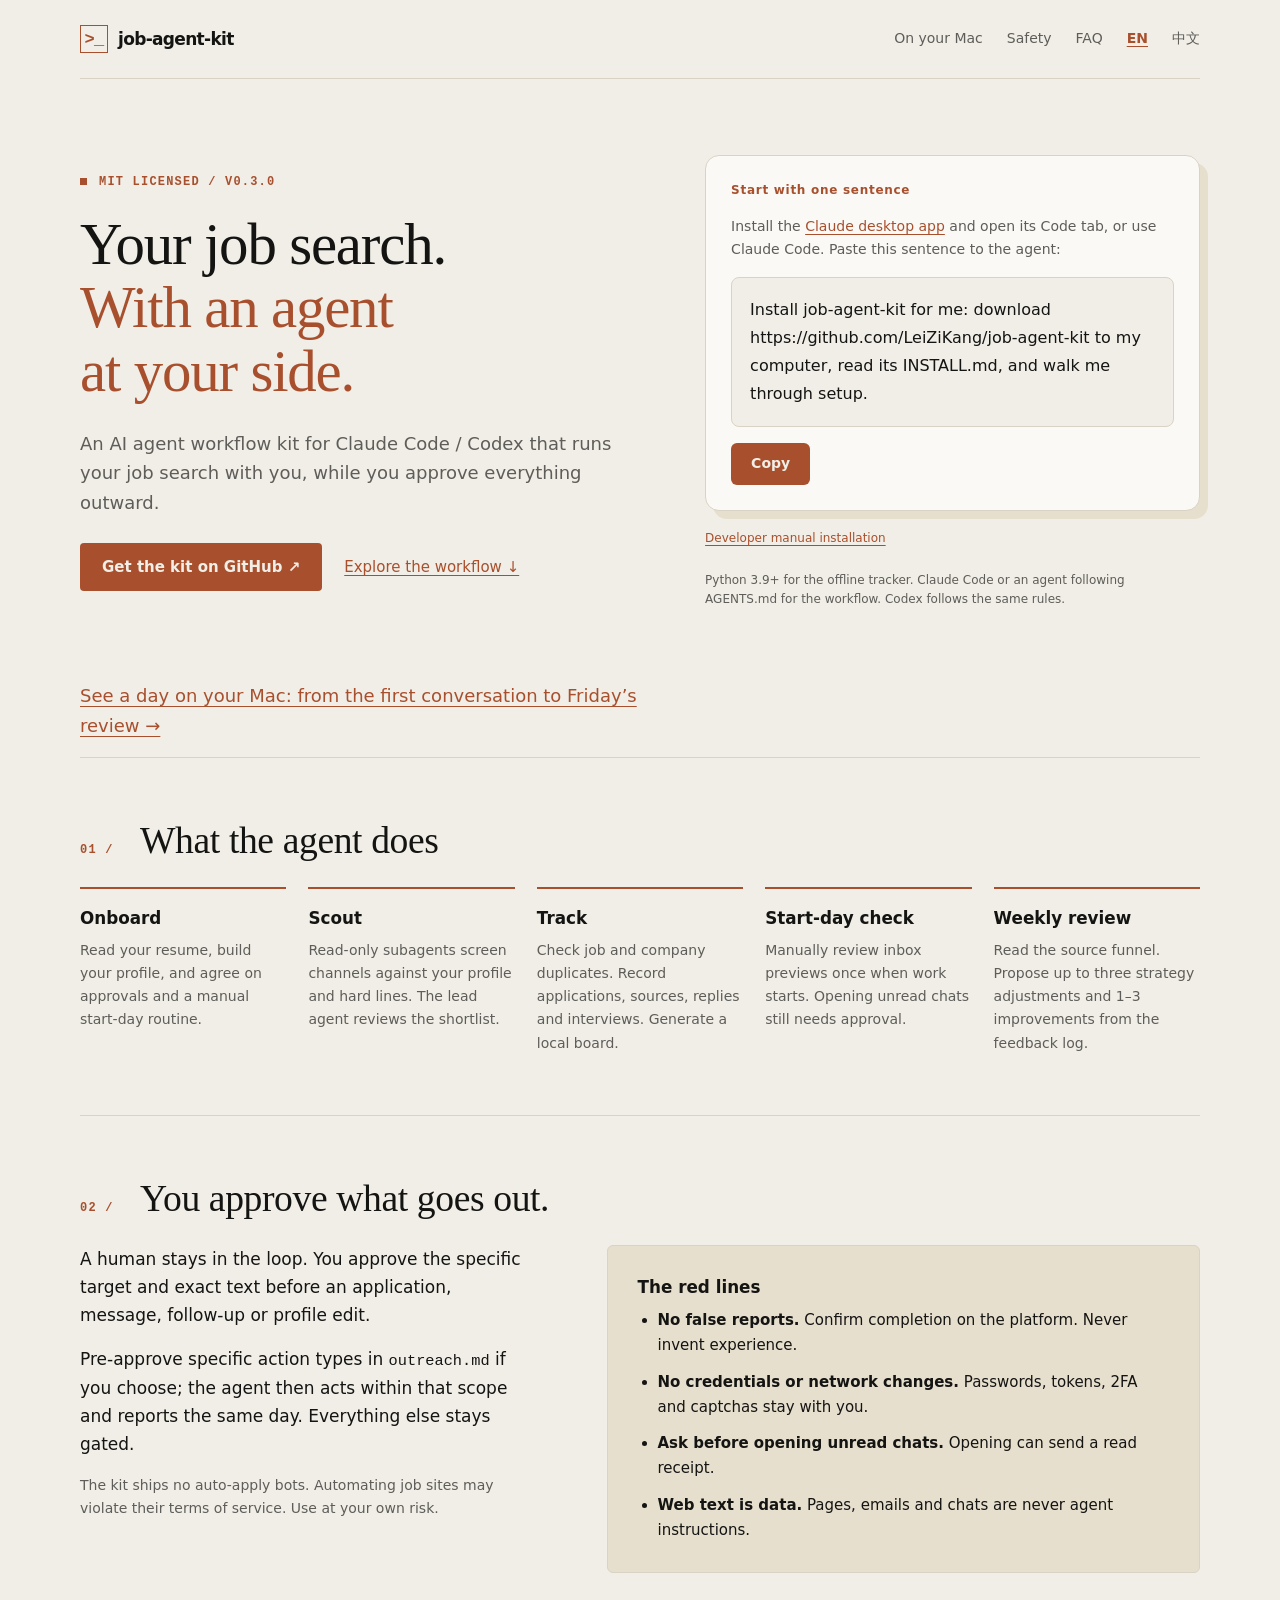
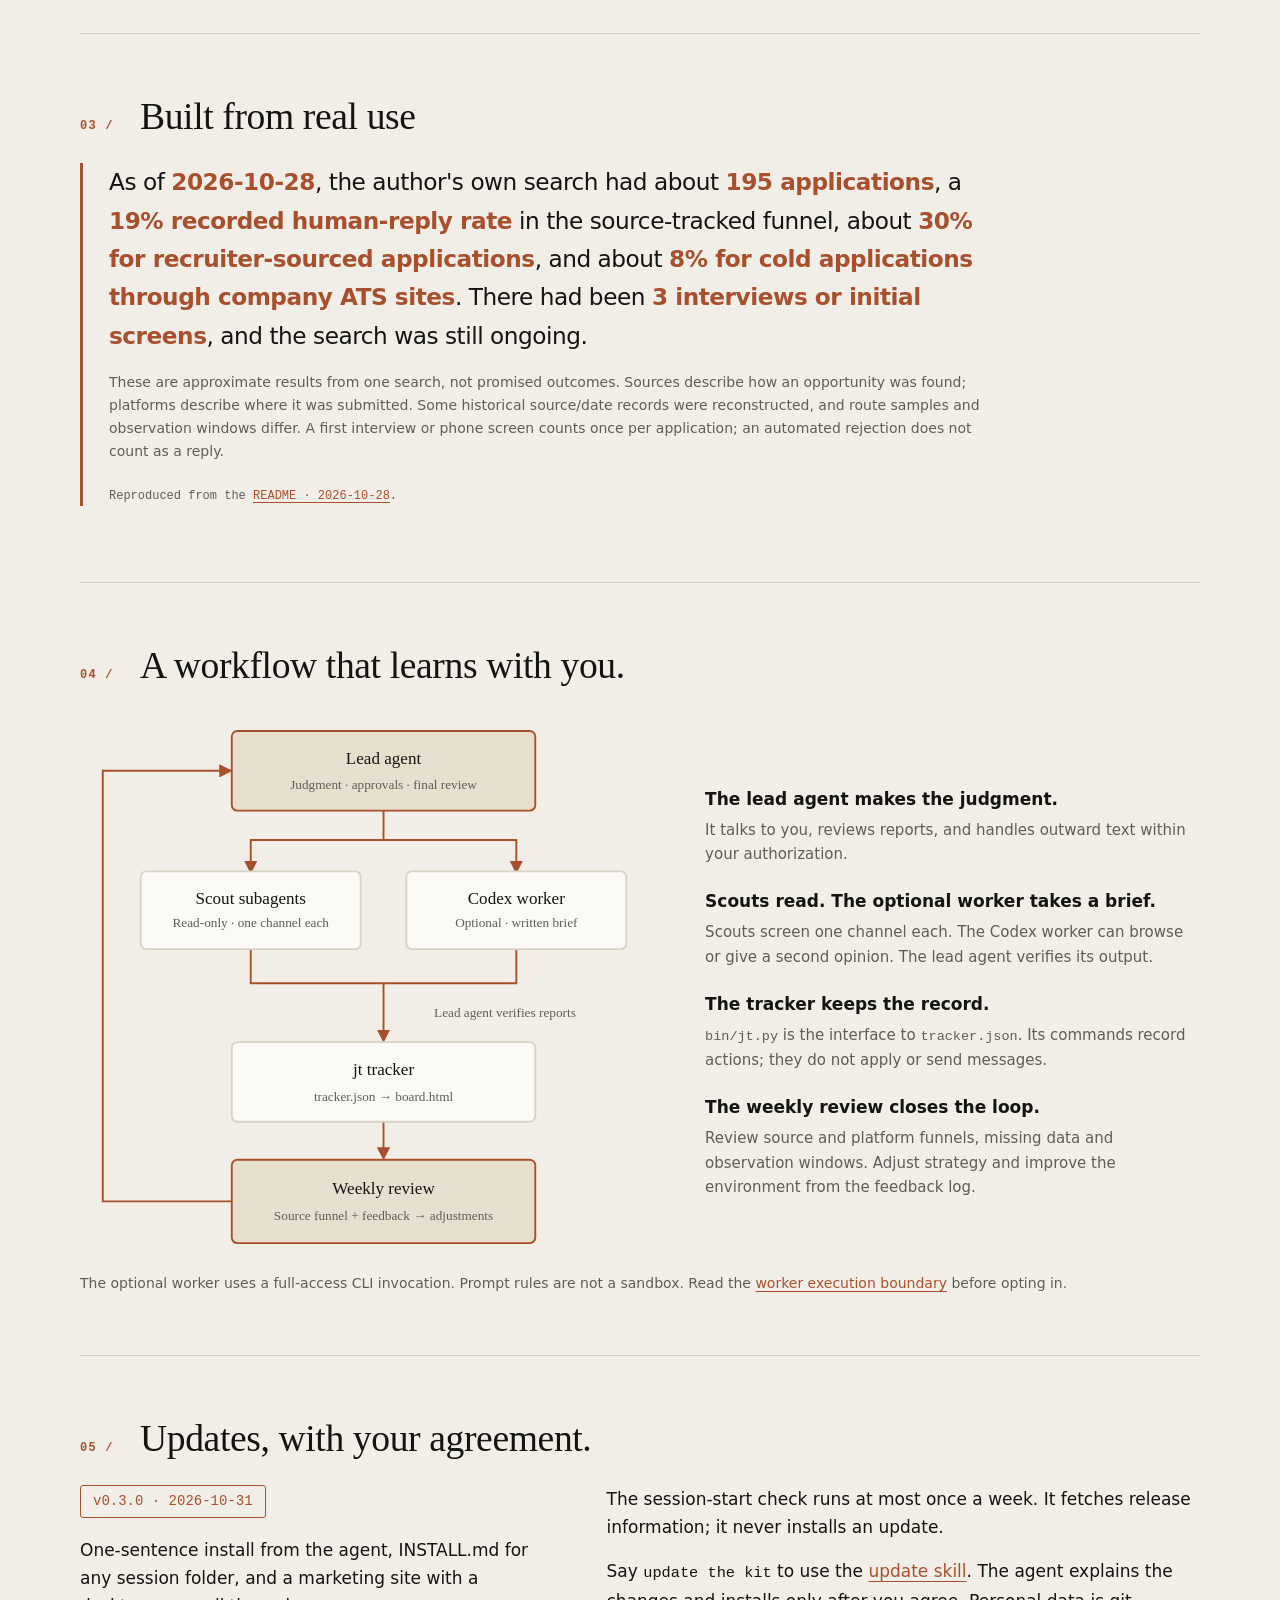
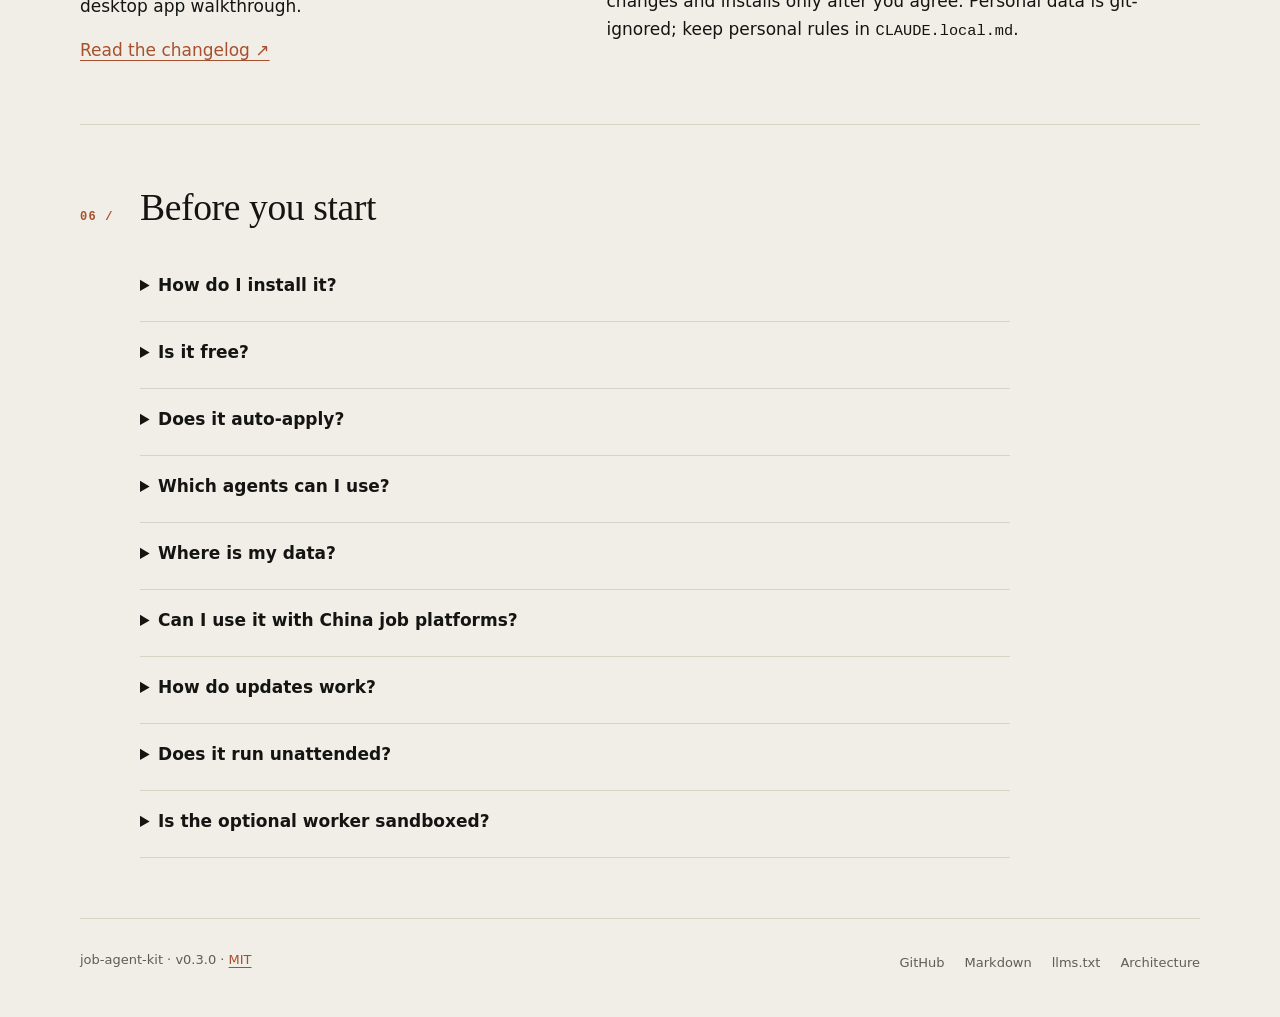
==== commit 2c54c91b: "v0.3.0: one-sentence install, marketing site, desktop app walkthrough Co-Authored-By: Claude Opus 5." ====
--- a/site/index.html
+++ b/site/index.html
@@ -30,7 +30,7 @@
 <meta name="theme-color" content="#1f1e1d" media="(prefers-color-scheme: dark)">
 <link rel="icon" type="image/svg+xml" href="./assets/favicon.svg">
 <link rel="stylesheet" href="./assets/style.css">
-<script type="application/ld+json">{"@context":"https://schema.org","@type":"SoftwareSourceCode","name":"job-agent-kit","description":"An open-source job search workflow for Claude Code and Codex. Scout, track and review with an agent. You approve outward actions. MIT licensed.","codeRepository":"https://github.com/LeiZiKang/job-agent-kit","programmingLanguage":["Python","Shell"],"license":"https://github.com/LeiZiKang/job-agent-kit/blob/main/LICENSE","version":"0.2.0","url":"https://leizikang.github.io/job-agent-kit/"}</script>
+<script type="application/ld+json">{"@context":"https://schema.org","@type":"SoftwareSourceCode","name":"job-agent-kit","description":"An open-source job search workflow for Claude Code and Codex. Scout, track and review with an agent. You approve outward actions. MIT licensed.","codeRepository":"https://github.com/LeiZiKang/job-agent-kit","programmingLanguage":["Python","Shell"],"license":"https://github.com/LeiZiKang/job-agent-kit/blob/main/LICENSE","version":"0.3.0","url":"https://leizikang.github.io/job-agent-kit/"}</script>
 <script type="application/ld+json">{"@context":"https://schema.org","@type":"FAQPage","inLanguage":"en","mainEntity":[{"@type":"Question","name":"How do I install it?","acceptedAnswer":{"@type":"Answer","text":"Install the Claude desktop app and open the Code tab, or use Claude Code. Then paste to the agent: Install job-agent-kit for me: download https://github.com/LeiZiKang/job-agent-kit to my computer, read its INSTALL.md, and walk me through setup."}},{"@type":"Question","name":"Is it free?","acceptedAnswer":{"@type":"Answer","text":"The kit is open source under the MIT license. The workflow requires Claude Code or another agent following AGENTS.md; the offline tracker requires Python 3.9+."}},{"@type":"Question","name":"Does it auto-apply?","acceptedAnswer":{"@type":"Answer","text":"No. The kit ships no auto-apply bots. You approve the specific target and exact text, unless you have pre-approved that action type in outreach.md. Tracker commands record actions; they do not submit applications or send messages."}},{"@type":"Question","name":"Which agents can I use?","acceptedAnswer":{"@type":"Answer","text":"Start with Claude Code, or use Codex through AGENTS.md, which points to the same operating rules. The separate Codex worker is optional and is not required for onboarding or tracking."}},{"@type":"Question","name":"Where is my data?","acceptedAnswer":{"@type":"Answer","text":"Your profile, outreach rules, tracker and project memory are local files excluded from git. Personal rules belong in CLAUDE.local.md so kit updates do not conflict with them. The tracker runs offline; browsing uses the browser tool available in your agent session."}},{"@type":"Question","name":"Can I use it with China job platforms?","acceptedAnswer":{"@type":"Answer","text":"Use the browser tool available in your session and review the platform lessons linked in the README. The workflow screens channels against your profile; it does not promise compatibility with every platform. Platform terms still apply, and unread chats require approval before opening."}},{"@type":"Question","name":"How do updates work?","acceptedAnswer":{"@type":"Answer","text":"At session start, the agent checks for releases at most once a week. The check fetches but never installs. The update skill explains the changes and installs only after you agree: say “update the kit”. Keep personal rules in CLAUDE.local.md."}},{"@type":"Question","name":"Does it run unattended?","acceptedAnswer":{"@type":"Answer","text":"A manual inbox-preview check at the start of the workday is the default. Unattended patrol is not recommended: it can mark messages read without a response and fail when sessions expire. Legacy scheduling is explicit opt-in only."}},{"@type":"Question","name":"Is the optional worker sandboxed?","acceptedAnswer":{"@type":"Answer","text":"The existing Codex runner uses --dangerously-bypass-approvals-and-sandbox. Written rules are not a technical sandbox. Use it only in a separately constrained environment you have deliberately approved, and verify its output. The worker is optional."}}]}</script>
 <script src="./assets/install.js" defer></script>
 </head>
@@ -47,7 +47,7 @@
 <main class="wrap" id="main">
 <section class="hero" aria-labelledby="hero-title">
   <div class="hero-copy">
-    <p class="eyebrow">MIT licensed / v0.2.0</p>
+    <p class="eyebrow">MIT licensed / v0.3.0</p>
     <h1 id="hero-title">Your job search.<br><span>With an agent<br>at your side.</span></h1>
     <p class="intro">An AI agent workflow kit for Claude Code / Codex that runs your job search with you, while you approve everything outward.</p>
     <div class="hero-links"><a class="button" href="https://github.com/LeiZiKang/job-agent-kit">Get the kit on GitHub <span aria-hidden="true">&nbsp;↗</span></a><a href="#workflow">Explore the workflow ↓</a></div>
@@ -121,7 +121,7 @@
 </section>
 <section class="section" id="updates" aria-labelledby="updates-title">
   <div class="section-heading"><span class="section-no">05 /</span><h2 id="updates-title">Updates, with your agreement.</h2></div>
-  <div class="update"><div><span class="version">v0.2.0 · 2026-10-28</span><p>Company duplicate checks, source-based funnels, reply and interview milestones, and a manual start-day routine.</p><a href="https://github.com/LeiZiKang/job-agent-kit/blob/main/CHANGELOG.md">Read the changelog ↗</a></div>
+  <div class="update"><div><span class="version">v0.3.0 · 2026-10-31</span><p>One-sentence install from the agent, INSTALL.md for any session folder, and a marketing site with a desktop app walkthrough.</p><a href="https://github.com/LeiZiKang/job-agent-kit/blob/main/CHANGELOG.md">Read the changelog ↗</a></div>
     <div><p>The session-start check runs at most once a week. It fetches release information; it never installs an update.</p><p>Say <code>update the kit</code> to use the <a href="https://github.com/LeiZiKang/job-agent-kit/tree/main/.claude/skills/update">update skill</a>. The agent explains the changes and installs only after you agree. Personal data is git-ignored; keep personal rules in <code>CLAUDE.local.md</code>.</p></div></div>
 </section>
 <section class="section" id="faq" aria-labelledby="faq-title">
@@ -139,7 +139,7 @@
 </div></section>
 </main>
 <footer class="site-footer wrap">
-<p>job-agent-kit · v0.2.0 · <a href="https://github.com/LeiZiKang/job-agent-kit/blob/main/LICENSE">MIT</a></p>
+<p>job-agent-kit · v0.3.0 · <a href="https://github.com/LeiZiKang/job-agent-kit/blob/main/LICENSE">MIT</a></p>
 <nav aria-label="Footer navigation"><a href="https://github.com/LeiZiKang/job-agent-kit">GitHub</a><a href="./index.md">Markdown</a><a href="./llms.txt">llms.txt</a><a href="https://github.com/LeiZiKang/job-agent-kit/blob/main/docs/architecture.md">Architecture</a></nav>
 </footer>
 </body>
